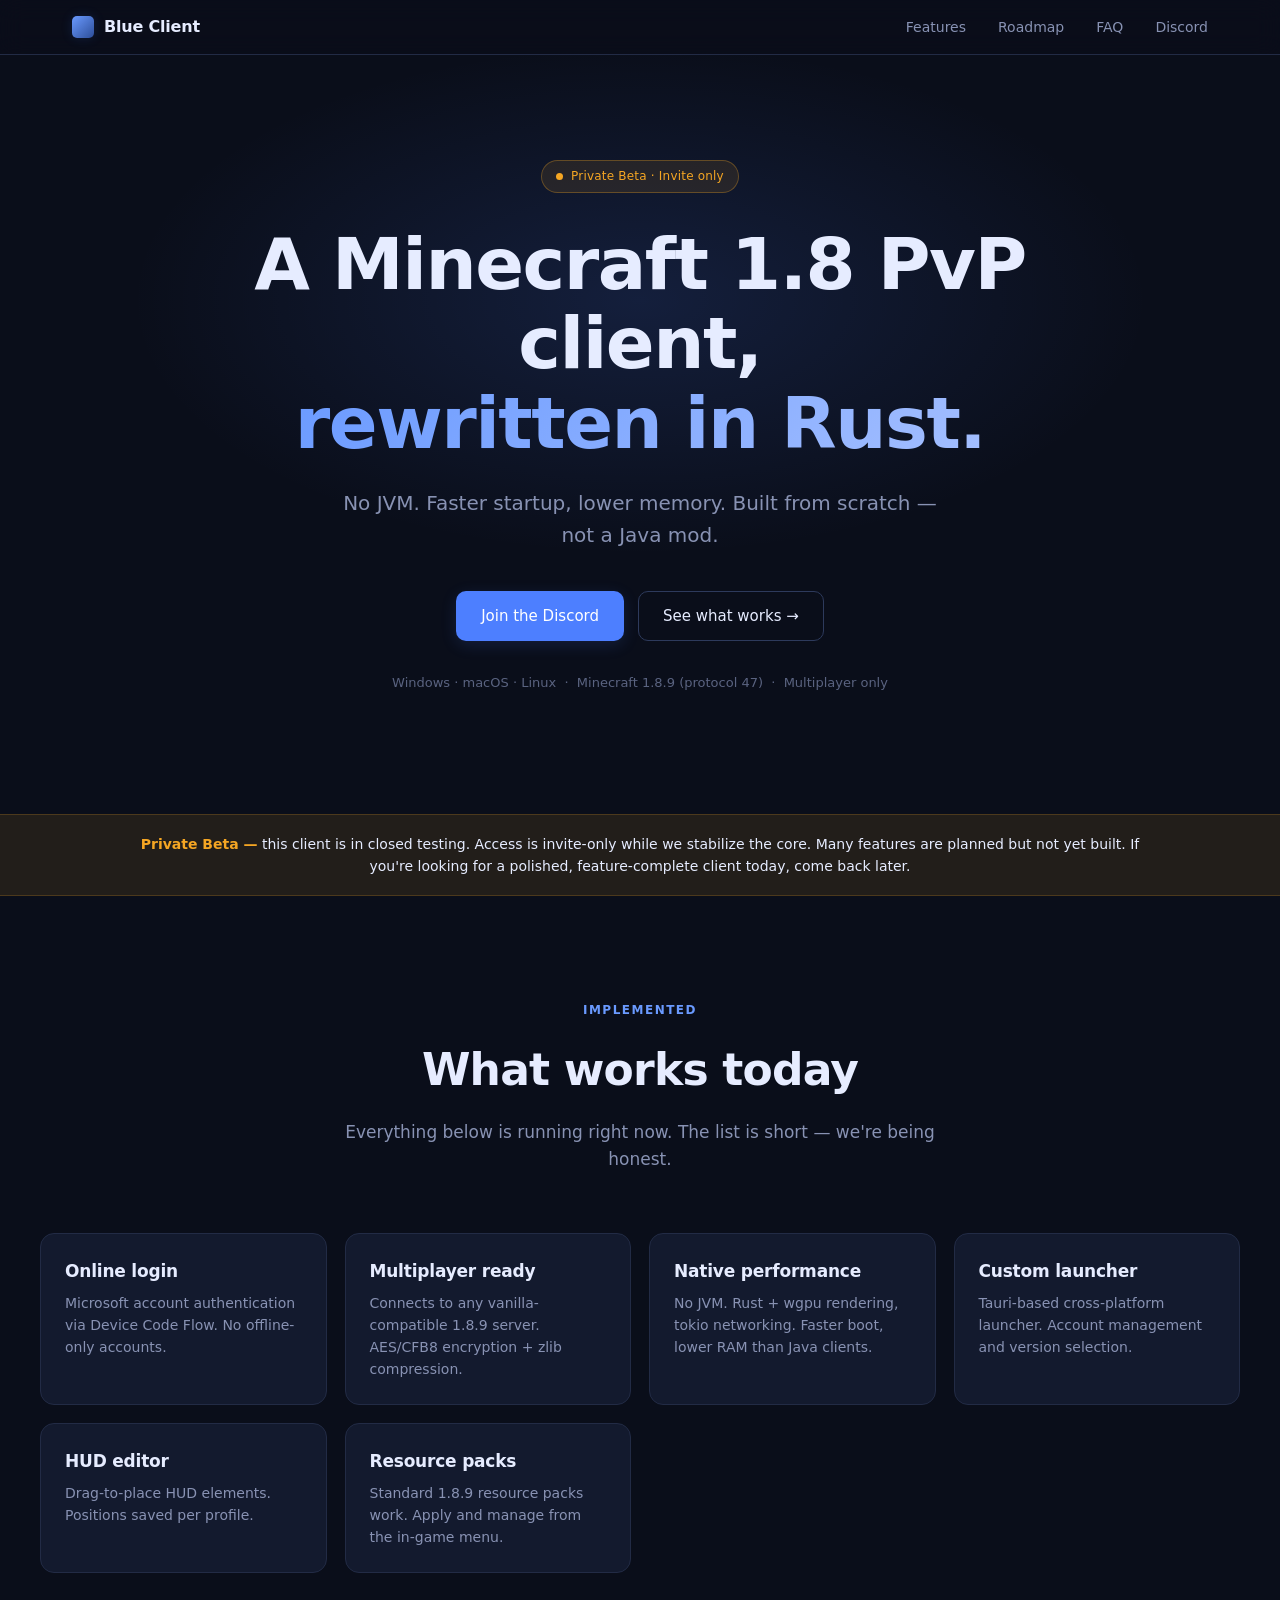
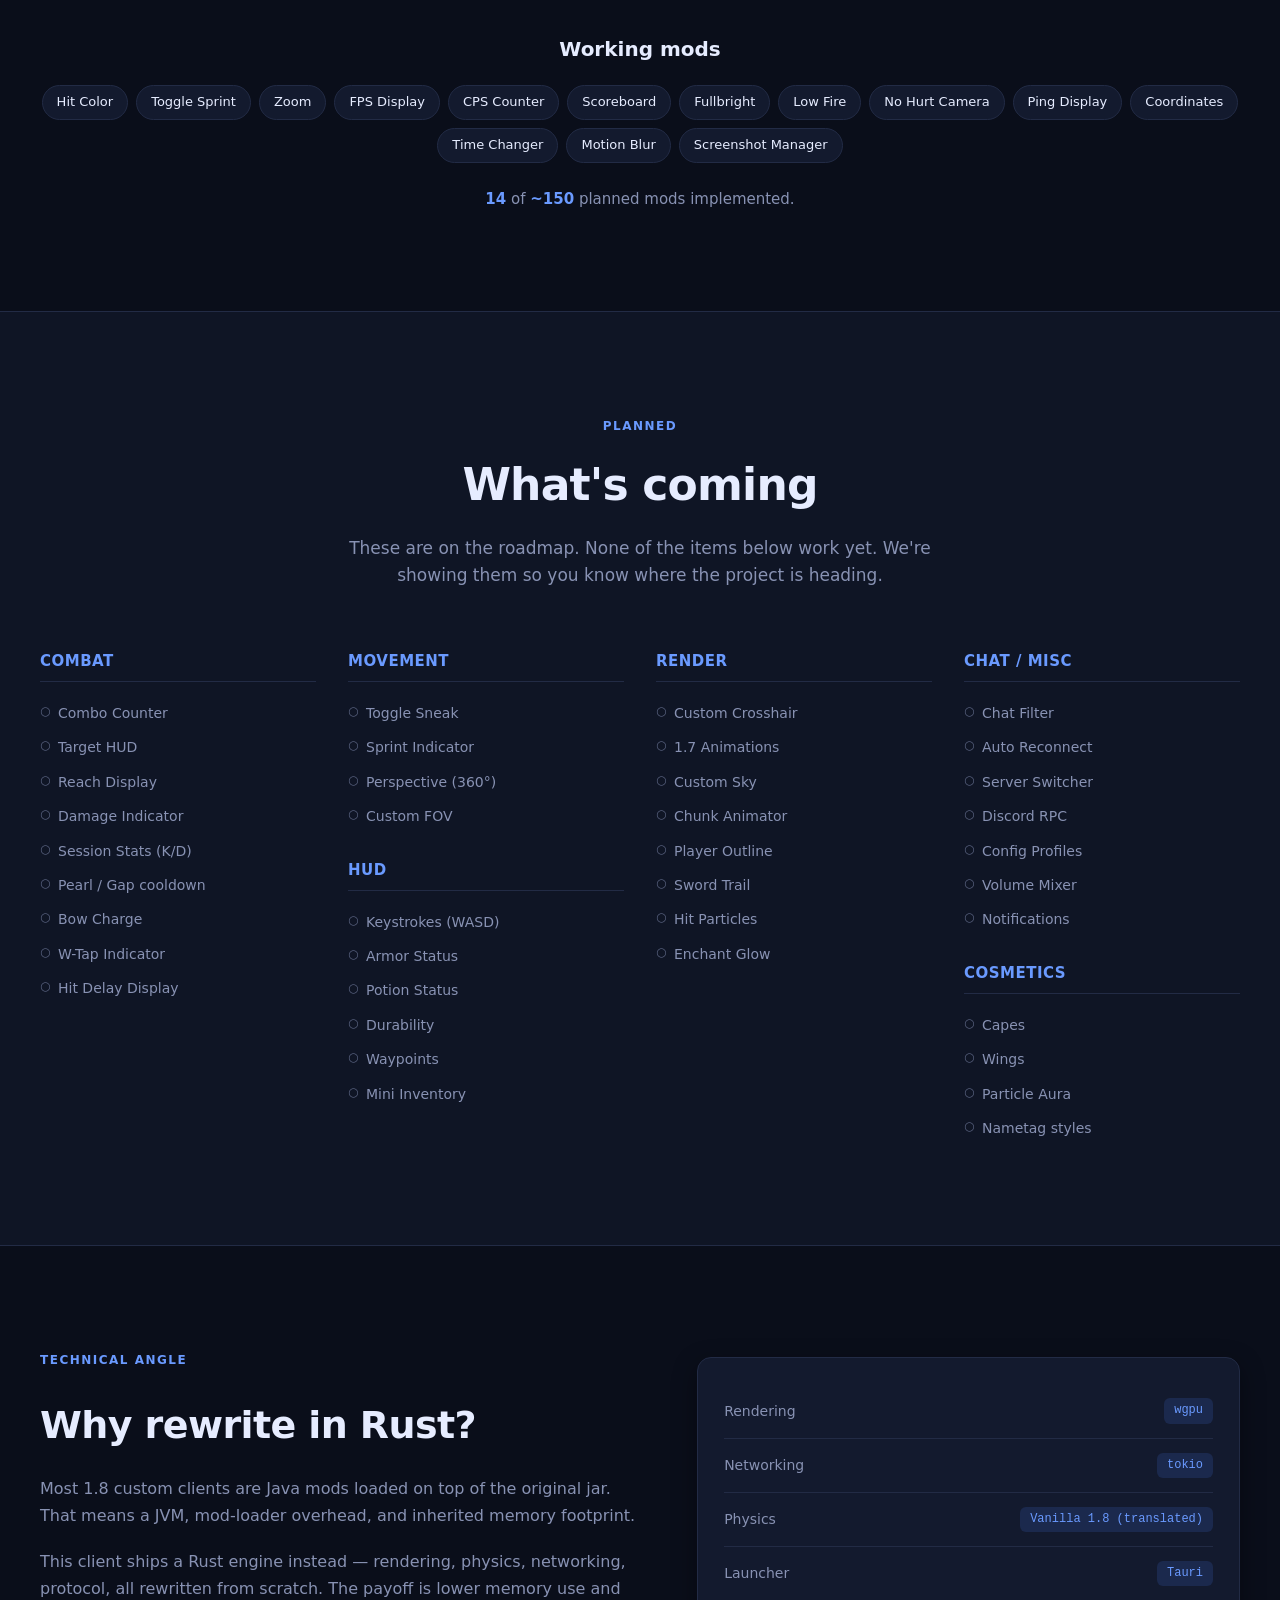
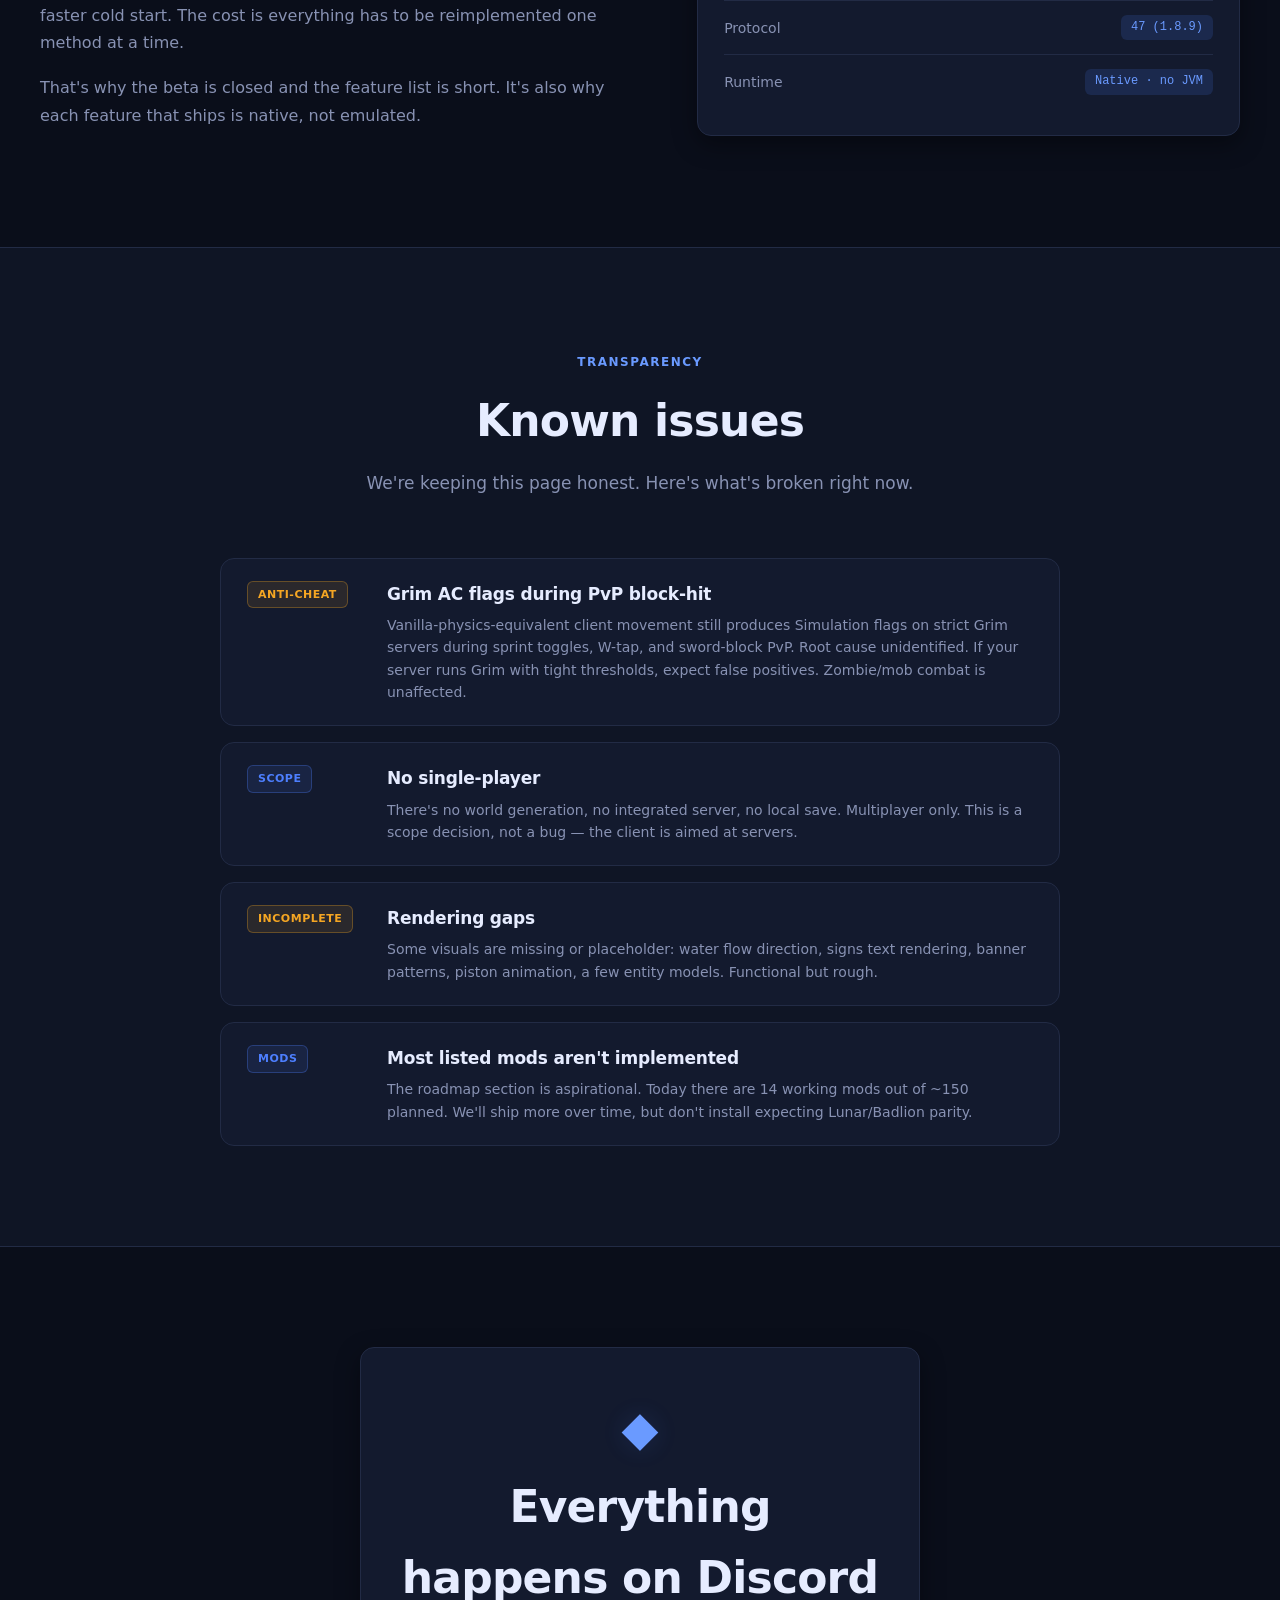
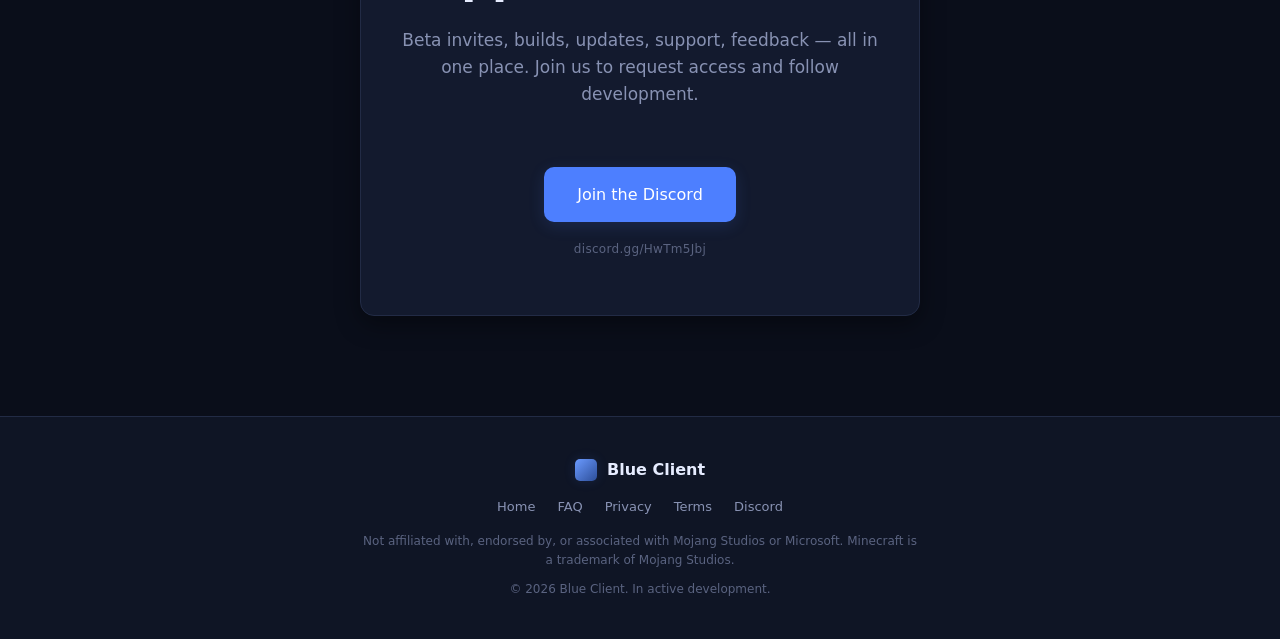
==== index.html @ 59a7fbc9 "Add files via upload" ====
<!DOCTYPE html>
<html lang="en">
<head>
<meta charset="UTF-8" />
<meta name="viewport" content="width=device-width, initial-scale=1.0" />
<meta name="description" content="Blue Client — a Minecraft 1.8.9 PvP client written in Rust. Early development." />
<title>Blue Client — Minecraft 1.8.9 PvP client in Rust</title>
<link rel="stylesheet" href="style.css" />
</head>
<body>

<nav class="nav">
  <div class="nav-inner">
    <a href="#" class="nav-brand">
      <span class="nav-logo"></span>
      <span>Blue Client</span>
    </a>
    <div class="nav-links">
      <a href="#features">Features</a>
      <a href="#roadmap">Roadmap</a>
      <a href="faq.html">FAQ</a>
      <a href="#download">Discord</a>
    </div>
  </div>
</nav>

<header class="hero">
  <div class="hero-inner">
    <div class="badge">
      <span class="badge-dot"></span>
      Private Beta · Invite only
    </div>
    <h1 class="hero-title">
      A Minecraft 1.8 PvP client,<br/>
      <span class="accent">rewritten in Rust.</span>
    </h1>
    <p class="hero-sub">
      No JVM. Faster startup, lower memory. Built from scratch — not a Java mod.
    </p>
    <div class="hero-cta">
      <a href="https://discord.gg/HwTm5Jbj" target="_blank" rel="noopener" class="btn btn-primary">Join the Discord</a>
      <a href="#features" class="btn btn-ghost">See what works →</a>
    </div>
    <p class="hero-note">
      Windows · macOS · Linux &nbsp;·&nbsp; Minecraft 1.8.9 (protocol 47) &nbsp;·&nbsp; Multiplayer only
    </p>
  </div>
  <div class="hero-bg"></div>
</header>

<section class="status-banner">
  <div class="status-inner">
    <strong>Private Beta —</strong> this client is in closed testing. Access is invite-only while we stabilize the core. Many features are planned but not yet built. If you're looking for a polished, feature-complete client today, come back later.
  </div>
</section>

<section id="features" class="section">
  <div class="section-inner">
    <div class="section-head">
      <span class="section-label">Implemented</span>
      <h2>What works today</h2>
      <p class="section-desc">
        Everything below is running right now. The list is short — we're being honest.
      </p>
    </div>

    <div class="feature-grid">
      <div class="feature-card">
        <h3>Online login</h3>
        <p>Microsoft account authentication via Device Code Flow. No offline-only accounts.</p>
      </div>
      <div class="feature-card">
        <h3>Multiplayer ready</h3>
        <p>Connects to any vanilla-compatible 1.8.9 server. AES/CFB8 encryption + zlib compression.</p>
      </div>
      <div class="feature-card">
        <h3>Native performance</h3>
        <p>No JVM. Rust + wgpu rendering, tokio networking. Faster boot, lower RAM than Java clients.</p>
      </div>
      <div class="feature-card">
        <h3>Custom launcher</h3>
        <p>Tauri-based cross-platform launcher. Account management and version selection.</p>
      </div>
      <div class="feature-card">
        <h3>HUD editor</h3>
        <p>Drag-to-place HUD elements. Positions saved per profile.</p>
      </div>
      <div class="feature-card">
        <h3>Resource packs</h3>
        <p>Standard 1.8.9 resource packs work. Apply and manage from the in-game menu.</p>
      </div>
    </div>

    <h3 class="mods-head">Working mods</h3>
    <div class="chip-list">
      <span class="chip">Hit Color</span>
      <span class="chip">Toggle Sprint</span>
      <span class="chip">Zoom</span>
      <span class="chip">FPS Display</span>
      <span class="chip">CPS Counter</span>
      <span class="chip">Scoreboard</span>
      <span class="chip">Fullbright</span>
      <span class="chip">Low Fire</span>
      <span class="chip">No Hurt Camera</span>
      <span class="chip">Ping Display</span>
      <span class="chip">Coordinates</span>
      <span class="chip">Time Changer</span>
      <span class="chip">Motion Blur</span>
      <span class="chip">Screenshot Manager</span>
    </div>
    <p class="progress-note">
      <strong>14</strong> of <strong>~150</strong> planned mods implemented.
    </p>
  </div>
</section>

<section id="roadmap" class="section section-alt">
  <div class="section-inner">
    <div class="section-head">
      <span class="section-label">Planned</span>
      <h2>What's coming</h2>
      <p class="section-desc">
        These are on the roadmap. None of the items below work yet. We're showing them so you know where the project is heading.
      </p>
    </div>

    <div class="roadmap">
      <div class="roadmap-col">
        <h3>Combat</h3>
        <ul>
          <li>Combo Counter</li>
          <li>Target HUD</li>
          <li>Reach Display</li>
          <li>Damage Indicator</li>
          <li>Session Stats (K/D)</li>
          <li>Pearl / Gap cooldown</li>
          <li>Bow Charge</li>
          <li>W-Tap Indicator</li>
          <li>Hit Delay Display</li>
        </ul>
      </div>
      <div class="roadmap-col">
        <h3>Movement</h3>
        <ul>
          <li>Toggle Sneak</li>
          <li>Sprint Indicator</li>
          <li>Perspective (360°)</li>
          <li>Custom FOV</li>
        </ul>
        <h3>HUD</h3>
        <ul>
          <li>Keystrokes (WASD)</li>
          <li>Armor Status</li>
          <li>Potion Status</li>
          <li>Durability</li>
          <li>Waypoints</li>
          <li>Mini Inventory</li>
        </ul>
      </div>
      <div class="roadmap-col">
        <h3>Render</h3>
        <ul>
          <li>Custom Crosshair</li>
          <li>1.7 Animations</li>
          <li>Custom Sky</li>
          <li>Chunk Animator</li>
          <li>Player Outline</li>
          <li>Sword Trail</li>
          <li>Hit Particles</li>
          <li>Enchant Glow</li>
        </ul>
      </div>
      <div class="roadmap-col">
        <h3>Chat / Misc</h3>
        <ul>
          <li>Chat Filter</li>
          <li>Auto Reconnect</li>
          <li>Server Switcher</li>
          <li>Discord RPC</li>
          <li>Config Profiles</li>
          <li>Volume Mixer</li>
          <li>Notifications</li>
        </ul>
        <h3>Cosmetics</h3>
        <ul>
          <li>Capes</li>
          <li>Wings</li>
          <li>Particle Aura</li>
          <li>Nametag styles</li>
        </ul>
      </div>
    </div>
  </div>
</section>

<section id="why-rust" class="section">
  <div class="section-inner">
    <div class="split">
      <div class="split-text">
        <span class="section-label">Technical angle</span>
        <h2>Why rewrite in Rust?</h2>
        <p>
          Most 1.8 custom clients are Java mods loaded on top of the original jar. That means
          a JVM, mod-loader overhead, and inherited memory footprint.
        </p>
        <p>
          This client ships a Rust engine instead — rendering, physics, networking, protocol, all
          rewritten from scratch. The payoff is lower memory use and faster cold start. The cost
          is everything has to be reimplemented one method at a time.
        </p>
        <p>
          That's why the beta is closed and the feature list is short. It's also why each feature
          that ships is native, not emulated.
        </p>
      </div>
      <div class="split-visual">
        <div class="tech-block">
          <div class="tech-row"><span>Rendering</span><span class="tech-tag">wgpu</span></div>
          <div class="tech-row"><span>Networking</span><span class="tech-tag">tokio</span></div>
          <div class="tech-row"><span>Physics</span><span class="tech-tag">Vanilla 1.8 (translated)</span></div>
          <div class="tech-row"><span>Launcher</span><span class="tech-tag">Tauri</span></div>
          <div class="tech-row"><span>Protocol</span><span class="tech-tag">47 (1.8.9)</span></div>
          <div class="tech-row"><span>Runtime</span><span class="tech-tag">Native · no JVM</span></div>
        </div>
      </div>
    </div>
  </div>
</section>

<section id="known-issues" class="section section-alt">
  <div class="section-inner">
    <div class="section-head">
      <span class="section-label">Transparency</span>
      <h2>Known issues</h2>
      <p class="section-desc">
        We're keeping this page honest. Here's what's broken right now.
      </p>
    </div>

    <div class="issue-list">
      <div class="issue">
        <div class="issue-tag issue-tag-warn">Anti-cheat</div>
        <div>
          <h4>Grim AC flags during PvP block-hit</h4>
          <p>
            Vanilla-physics-equivalent client movement still produces Simulation flags on
            strict Grim servers during sprint toggles, W-tap, and sword-block PvP. Root cause
            unidentified. If your server runs Grim with tight thresholds, expect false positives.
            Zombie/mob combat is unaffected.
          </p>
        </div>
      </div>

      <div class="issue">
        <div class="issue-tag issue-tag-info">Scope</div>
        <div>
          <h4>No single-player</h4>
          <p>
            There's no world generation, no integrated server, no local save. Multiplayer only.
            This is a scope decision, not a bug — the client is aimed at servers.
          </p>
        </div>
      </div>

      <div class="issue">
        <div class="issue-tag issue-tag-warn">Incomplete</div>
        <div>
          <h4>Rendering gaps</h4>
          <p>
            Some visuals are missing or placeholder: water flow direction, signs text rendering,
            banner patterns, piston animation, a few entity models. Functional but rough.
          </p>
        </div>
      </div>

      <div class="issue">
        <div class="issue-tag issue-tag-info">Mods</div>
        <div>
          <h4>Most listed mods aren't implemented</h4>
          <p>
            The roadmap section is aspirational. Today there are 14 working mods out of ~150
            planned. We'll ship more over time, but don't install expecting Lunar/Badlion parity.
          </p>
        </div>
      </div>
    </div>
  </div>
</section>

<section id="download" class="section cta-section">
  <div class="section-inner">
    <div class="cta-single">
      <div class="cta-single-icon">◆</div>
      <h2>Everything happens on Discord</h2>
      <p class="cta-sub">
        Beta invites, builds, updates, support, feedback — all in one place.
        Join us to request access and follow development.
      </p>
      <a href="https://discord.gg/HwTm5Jbj" target="_blank" rel="noopener" class="btn btn-primary btn-lg">Join the Discord</a>
      <p class="cta-hint">discord.gg/HwTm5Jbj</p>
    </div>
  </div>
</section>

<footer class="footer">
  <div class="footer-inner">
    <div class="footer-brand">
      <span class="nav-logo"></span>
      <span>Blue Client</span>
    </div>
    <div class="footer-links">
      <a href="index.html">Home</a>
      <a href="faq.html">FAQ</a>
      <a href="privacy.html">Privacy</a>
      <a href="terms.html">Terms</a>
      <a href="https://discord.gg/HwTm5Jbj" target="_blank" rel="noopener">Discord</a>
    </div>
    <p class="footer-disclaimer">
      Not affiliated with, endorsed by, or associated with Mojang Studios or Microsoft.
      Minecraft is a trademark of Mojang Studios.
    </p>
    <p class="footer-copyright">
      © 2026 Blue Client. In active development.
    </p>
  </div>
</footer>

</body>
</html>
---- style.css ----
:root {
  --bg: #0a0e1a;
  --bg-alt: #0f1525;
  --bg-card: #131a2e;
  --bg-elevated: #1a2240;
  --border: #222b45;
  --border-strong: #2d3a5c;

  --text: #e6ecff;
  --text-dim: #8892b3;
  --text-muted: #5a6380;

  --blue: #4d7fff;
  --blue-bright: #6a9aff;
  --blue-dim: #2d4e99;
  --blue-glow: rgba(77, 127, 255, 0.15);

  --warn: #f5a623;
  --warn-bg: rgba(245, 166, 35, 0.1);
  --info: #4d7fff;
  --info-bg: rgba(77, 127, 255, 0.1);

  --radius: 10px;
  --radius-lg: 14px;

  --shadow-sm: 0 2px 8px rgba(0, 0, 0, 0.3);
  --shadow-md: 0 8px 24px rgba(0, 0, 0, 0.4);
  --shadow-glow: 0 0 40px var(--blue-glow);
}

* {
  margin: 0;
  padding: 0;
  box-sizing: border-box;
}

html {
  scroll-behavior: smooth;
}

body {
  font-family: -apple-system, BlinkMacSystemFont, "Segoe UI", system-ui, sans-serif;
  background: var(--bg);
  color: var(--text);
  line-height: 1.6;
  -webkit-font-smoothing: antialiased;
  overflow-x: hidden;
}

a {
  color: inherit;
  text-decoration: none;
}

/* ============ Nav ============ */
.nav {
  position: fixed;
  top: 0;
  left: 0;
  right: 0;
  z-index: 100;
  background: rgba(10, 14, 26, 0.7);
  backdrop-filter: blur(12px);
  -webkit-backdrop-filter: blur(12px);
  border-bottom: 1px solid var(--border);
}

.nav-inner {
  max-width: 1200px;
  margin: 0 auto;
  padding: 14px 32px;
  display: flex;
  justify-content: space-between;
  align-items: center;
}

.nav-brand {
  display: flex;
  align-items: center;
  gap: 10px;
  font-weight: 600;
  font-size: 16px;
  letter-spacing: -0.2px;
}

.nav-logo {
  width: 22px;
  height: 22px;
  background: linear-gradient(135deg, var(--blue-bright) 0%, var(--blue-dim) 100%);
  border-radius: 5px;
  box-shadow: 0 0 12px var(--blue-glow);
}

.nav-links {
  display: flex;
  gap: 32px;
  font-size: 14px;
}

.nav-links a {
  color: var(--text-dim);
  transition: color 0.15s;
}

.nav-links a:hover {
  color: var(--text);
}

/* ============ Hero ============ */
.hero {
  position: relative;
  padding: 160px 32px 120px;
  text-align: center;
  overflow: hidden;
}

.hero-bg {
  position: absolute;
  top: 0;
  left: 50%;
  transform: translateX(-50%);
  width: 1200px;
  height: 600px;
  background: radial-gradient(ellipse at center, var(--blue-glow) 0%, transparent 60%);
  pointer-events: none;
  z-index: 0;
}

.hero-inner {
  position: relative;
  max-width: 900px;
  margin: 0 auto;
  z-index: 1;
}

.badge {
  display: inline-flex;
  align-items: center;
  gap: 8px;
  padding: 6px 14px;
  background: var(--warn-bg);
  border: 1px solid rgba(245, 166, 35, 0.3);
  border-radius: 100px;
  font-size: 12px;
  font-weight: 500;
  color: var(--warn);
  letter-spacing: 0.2px;
  margin-bottom: 32px;
}

.badge-dot {
  width: 7px;
  height: 7px;
  background: var(--warn);
  border-radius: 50%;
  animation: pulse 2s infinite;
}

@keyframes pulse {
  0%, 100% { opacity: 1; }
  50% { opacity: 0.4; }
}

.hero-title {
  font-size: clamp(40px, 6vw, 72px);
  font-weight: 700;
  line-height: 1.1;
  letter-spacing: -1.5px;
  margin-bottom: 24px;
}

.accent {
  background: linear-gradient(135deg, var(--blue-bright) 0%, #a4bfff 100%);
  -webkit-background-clip: text;
  -webkit-text-fill-color: transparent;
  background-clip: text;
}

.hero-sub {
  font-size: 20px;
  color: var(--text-dim);
  max-width: 600px;
  margin: 0 auto 40px;
}

.hero-cta {
  display: flex;
  gap: 14px;
  justify-content: center;
  flex-wrap: wrap;
  margin-bottom: 32px;
}

.btn {
  display: inline-block;
  padding: 12px 24px;
  border-radius: var(--radius);
  font-size: 15px;
  font-weight: 500;
  transition: all 0.15s;
  cursor: pointer;
  border: 1px solid transparent;
}

.btn-primary {
  background: var(--blue);
  color: white;
  box-shadow: 0 4px 16px var(--blue-glow);
}

.btn-primary:hover {
  background: var(--blue-bright);
  transform: translateY(-1px);
  box-shadow: 0 6px 20px rgba(77, 127, 255, 0.35);
}

.btn-ghost {
  background: transparent;
  color: var(--text);
  border-color: var(--border-strong);
}

.btn-ghost:hover {
  background: var(--bg-card);
  border-color: var(--blue-dim);
}

.hero-note {
  font-size: 13px;
  color: var(--text-muted);
}

/* ============ Status banner ============ */
.status-banner {
  background: var(--warn-bg);
  border-top: 1px solid rgba(245, 166, 35, 0.2);
  border-bottom: 1px solid rgba(245, 166, 35, 0.2);
  padding: 18px 32px;
}

.status-inner {
  max-width: 1000px;
  margin: 0 auto;
  font-size: 14px;
  color: var(--text);
  text-align: center;
  line-height: 1.6;
}

.status-inner strong {
  color: var(--warn);
  font-weight: 600;
}

/* ============ Sections ============ */
.section {
  padding: 100px 32px;
}

.section-alt {
  background: var(--bg-alt);
  border-top: 1px solid var(--border);
  border-bottom: 1px solid var(--border);
}

.section-inner {
  max-width: 1200px;
  margin: 0 auto;
}

.section-head {
  text-align: center;
  margin-bottom: 60px;
}

.section-label {
  display: inline-block;
  font-size: 12px;
  font-weight: 600;
  letter-spacing: 1.5px;
  text-transform: uppercase;
  color: var(--blue-bright);
  margin-bottom: 14px;
}

.section-head h2 {
  font-size: clamp(30px, 4vw, 44px);
  font-weight: 700;
  letter-spacing: -0.8px;
  margin-bottom: 14px;
}

.section-desc {
  font-size: 17px;
  color: var(--text-dim);
  max-width: 620px;
  margin: 0 auto;
}

/* ============ Features ============ */
.feature-grid {
  display: grid;
  grid-template-columns: repeat(auto-fit, minmax(280px, 1fr));
  gap: 18px;
  margin-bottom: 60px;
}

.feature-card {
  background: var(--bg-card);
  border: 1px solid var(--border);
  padding: 24px;
  border-radius: var(--radius-lg);
  transition: all 0.2s;
}

.feature-card:hover {
  border-color: var(--blue-dim);
  transform: translateY(-2px);
  box-shadow: var(--shadow-md);
}

.feature-card h3 {
  font-size: 17px;
  font-weight: 600;
  margin-bottom: 8px;
  letter-spacing: -0.2px;
}

.feature-card p {
  font-size: 14px;
  color: var(--text-dim);
  line-height: 1.55;
}

.mods-head {
  font-size: 20px;
  font-weight: 600;
  margin-bottom: 20px;
  text-align: center;
}

.chip-list {
  display: flex;
  flex-wrap: wrap;
  gap: 8px;
  justify-content: center;
  margin-bottom: 24px;
}

.chip {
  padding: 6px 14px;
  background: var(--bg-card);
  border: 1px solid var(--border);
  border-radius: 100px;
  font-size: 13px;
  color: var(--text);
}

.progress-note {
  text-align: center;
  font-size: 15px;
  color: var(--text-dim);
}

.progress-note strong {
  color: var(--blue-bright);
}

/* ============ Roadmap ============ */
.roadmap {
  display: grid;
  grid-template-columns: repeat(auto-fit, minmax(220px, 1fr));
  gap: 32px;
}

.roadmap-col h3 {
  font-size: 15px;
  font-weight: 600;
  color: var(--blue-bright);
  letter-spacing: 0.5px;
  text-transform: uppercase;
  margin-bottom: 14px;
  margin-top: 24px;
  padding-bottom: 8px;
  border-bottom: 1px solid var(--border);
}

.roadmap-col h3:first-child {
  margin-top: 0;
}

.roadmap-col ul {
  list-style: none;
}

.roadmap-col li {
  font-size: 14px;
  color: var(--text-dim);
  padding: 6px 0;
  padding-left: 18px;
  position: relative;
}

.roadmap-col li::before {
  content: "○";
  position: absolute;
  left: 0;
  color: var(--text-muted);
  font-size: 12px;
}

/* ============ Why Rust ============ */
.split {
  display: grid;
  grid-template-columns: 1.1fr 1fr;
  gap: 60px;
  align-items: center;
}

.split-text h2 {
  font-size: clamp(28px, 3.5vw, 38px);
  font-weight: 700;
  letter-spacing: -0.6px;
  margin-bottom: 20px;
  margin-top: 10px;
}

.split-text p {
  color: var(--text-dim);
  font-size: 16px;
  margin-bottom: 18px;
  line-height: 1.7;
}

.split-visual {
  background: var(--bg-card);
  border: 1px solid var(--border);
  border-radius: var(--radius-lg);
  padding: 6px;
  box-shadow: var(--shadow-md);
}

.tech-block {
  padding: 20px;
}

.tech-row {
  display: flex;
  justify-content: space-between;
  align-items: center;
  padding: 14px 0;
  border-bottom: 1px solid var(--border);
  font-size: 14px;
}

.tech-row:last-child {
  border-bottom: none;
}

.tech-row > span:first-child {
  color: var(--text-dim);
}

.tech-tag {
  background: var(--blue-glow);
  color: var(--blue-bright);
  padding: 3px 10px;
  border-radius: 6px;
  font-family: ui-monospace, "SF Mono", Menlo, monospace;
  font-size: 12px;
  font-weight: 500;
}

/* ============ Known issues ============ */
.issue-list {
  display: flex;
  flex-direction: column;
  gap: 16px;
  max-width: 840px;
  margin: 0 auto;
}

.issue {
  display: grid;
  grid-template-columns: 120px 1fr;
  gap: 20px;
  background: var(--bg-card);
  border: 1px solid var(--border);
  border-radius: var(--radius-lg);
  padding: 22px 26px;
}

.issue-tag {
  display: inline-block;
  padding: 4px 10px;
  border-radius: 6px;
  font-size: 11px;
  font-weight: 600;
  letter-spacing: 0.5px;
  text-transform: uppercase;
  align-self: start;
  text-align: center;
  width: fit-content;
}

.issue-tag-warn {
  background: var(--warn-bg);
  color: var(--warn);
  border: 1px solid rgba(245, 166, 35, 0.3);
}

.issue-tag-info {
  background: var(--info-bg);
  color: var(--info);
  border: 1px solid rgba(77, 127, 255, 0.3);
}

.issue h4 {
  font-size: 17px;
  font-weight: 600;
  margin-bottom: 6px;
  letter-spacing: -0.2px;
}

.issue p {
  color: var(--text-dim);
  font-size: 14px;
  line-height: 1.6;
}

/* ============ CTA ============ */
.cta-section {
  text-align: center;
}

.cta-section h2 {
  font-size: clamp(30px, 4vw, 44px);
  font-weight: 700;
  letter-spacing: -0.8px;
  margin-bottom: 14px;
}

.cta-sub {
  font-size: 17px;
  color: var(--text-dim);
  max-width: 560px;
  margin: 0 auto 48px;
}

.cta-single {
  max-width: 560px;
  margin: 0 auto;
  text-align: center;
  background: var(--bg-card);
  border: 1px solid var(--border);
  border-radius: var(--radius-lg);
  padding: 56px 40px;
  box-shadow: var(--shadow-md);
}

.cta-single-icon {
  font-size: 48px;
  color: var(--blue-bright);
  line-height: 1;
  margin-bottom: 20px;
  text-shadow: 0 0 24px var(--blue-glow);
}

.cta-single h2 {
  margin-bottom: 14px;
}

.btn-lg {
  padding: 14px 32px;
  font-size: 16px;
  margin-top: 10px;
}

.cta-hint {
  margin-top: 18px;
  font-size: 12px;
  color: var(--text-muted);
  letter-spacing: 0.3px;
}

/* ============ Footer ============ */
.footer {
  background: var(--bg-alt);
  border-top: 1px solid var(--border);
  padding: 40px 32px;
}

.footer-inner {
  max-width: 1200px;
  margin: 0 auto;
  text-align: center;
}

.footer-brand {
  display: inline-flex;
  align-items: center;
  gap: 10px;
  font-weight: 600;
  font-size: 16px;
  margin-bottom: 14px;
}

.footer-disclaimer {
  font-size: 12px;
  color: var(--text-muted);
  max-width: 560px;
  margin: 0 auto 10px;
  line-height: 1.6;
}

.footer-copyright {
  font-size: 12px;
  color: var(--text-muted);
}

/* ============ Doc pages ============ */
.doc-page {
  padding-top: 120px;
  padding-bottom: 80px;
  min-height: 100vh;
}

.doc-inner {
  max-width: 780px;
  margin: 0 auto;
  padding: 0 32px;
}

.doc-head {
  margin-bottom: 48px;
  padding-bottom: 32px;
  border-bottom: 1px solid var(--border);
}

.doc-back {
  display: inline-flex;
  align-items: center;
  gap: 6px;
  color: var(--text-dim);
  font-size: 14px;
  margin-bottom: 24px;
  transition: color 0.15s;
}

.doc-back:hover {
  color: var(--blue-bright);
}

.doc-head h1 {
  font-size: clamp(32px, 4vw, 44px);
  font-weight: 700;
  letter-spacing: -0.8px;
  margin-bottom: 10px;
}

.doc-head .doc-meta {
  font-size: 14px;
  color: var(--text-muted);
}

.doc-body h2 {
  font-size: 24px;
  font-weight: 600;
  letter-spacing: -0.4px;
  margin-top: 56px;
  margin-bottom: 14px;
  scroll-margin-top: 100px;
}

.doc-body h2:first-child {
  margin-top: 0;
}

.doc-body h3 {
  font-size: 18px;
  font-weight: 600;
  margin-top: 32px;
  margin-bottom: 10px;
  letter-spacing: -0.2px;
}

.doc-body p {
  color: var(--text-dim);
  font-size: 15.5px;
  line-height: 1.75;
  margin-bottom: 18px;
}

.doc-body ul,
.doc-body ol {
  color: var(--text-dim);
  font-size: 15.5px;
  line-height: 1.75;
  margin-bottom: 18px;
  padding-left: 24px;
}

.doc-body li {
  margin-bottom: 6px;
}

.doc-body a {
  color: var(--blue-bright);
  text-decoration: underline;
  text-decoration-color: rgba(106, 154, 255, 0.35);
  text-underline-offset: 3px;
  transition: text-decoration-color 0.15s;
}

.doc-body a:hover {
  text-decoration-color: var(--blue-bright);
}

.doc-body strong {
  color: var(--text);
  font-weight: 600;
}

.doc-body code {
  font-family: ui-monospace, "SF Mono", Menlo, monospace;
  font-size: 14px;
  background: var(--bg-card);
  border: 1px solid var(--border);
  padding: 2px 6px;
  border-radius: 4px;
  color: var(--blue-bright);
}

.faq-item {
  background: var(--bg-card);
  border: 1px solid var(--border);
  border-radius: var(--radius-lg);
  padding: 22px 26px;
  margin-bottom: 14px;
  transition: border-color 0.15s;
}

.faq-item:hover {
  border-color: var(--border-strong);
}

.faq-item h3 {
  margin-top: 0;
  color: var(--text);
  margin-bottom: 10px;
  font-size: 16.5px;
}

.faq-item p {
  margin-bottom: 0;
  font-size: 15px;
  line-height: 1.7;
}

.faq-item p + p {
  margin-top: 12px;
}

.faq-cat {
  font-size: 12px;
  font-weight: 600;
  letter-spacing: 1.5px;
  text-transform: uppercase;
  color: var(--blue-bright);
  margin-top: 48px;
  margin-bottom: 16px;
}

.faq-cat:first-of-type {
  margin-top: 8px;
}

.callout {
  background: var(--warn-bg);
  border: 1px solid rgba(245, 166, 35, 0.3);
  border-radius: var(--radius);
  padding: 16px 20px;
  margin-bottom: 24px;
  font-size: 14px;
  color: var(--text);
  line-height: 1.7;
}

.callout strong {
  color: var(--warn);
}

.footer-links {
  display: flex;
  gap: 22px;
  justify-content: center;
  margin-bottom: 14px;
  flex-wrap: wrap;
  font-size: 13px;
}

.footer-links a {
  color: var(--text-dim);
  transition: color 0.15s;
}

.footer-links a:hover {
  color: var(--blue-bright);
}

/* ============ Responsive ============ */
@media (max-width: 720px) {
  .nav-links {
    display: none;
  }
  .hero {
    padding: 120px 20px 80px;
  }
  .section {
    padding: 70px 20px;
  }
  .split {
    grid-template-columns: 1fr;
    gap: 40px;
  }
  .issue {
    grid-template-columns: 1fr;
    gap: 10px;
  }
  .nav-inner {
    padding: 12px 20px;
  }
  .status-banner {
    padding: 16px 20px;
  }
  .doc-inner {
    padding: 0 20px;
  }
  .doc-page {
    padding-top: 100px;
  }
}
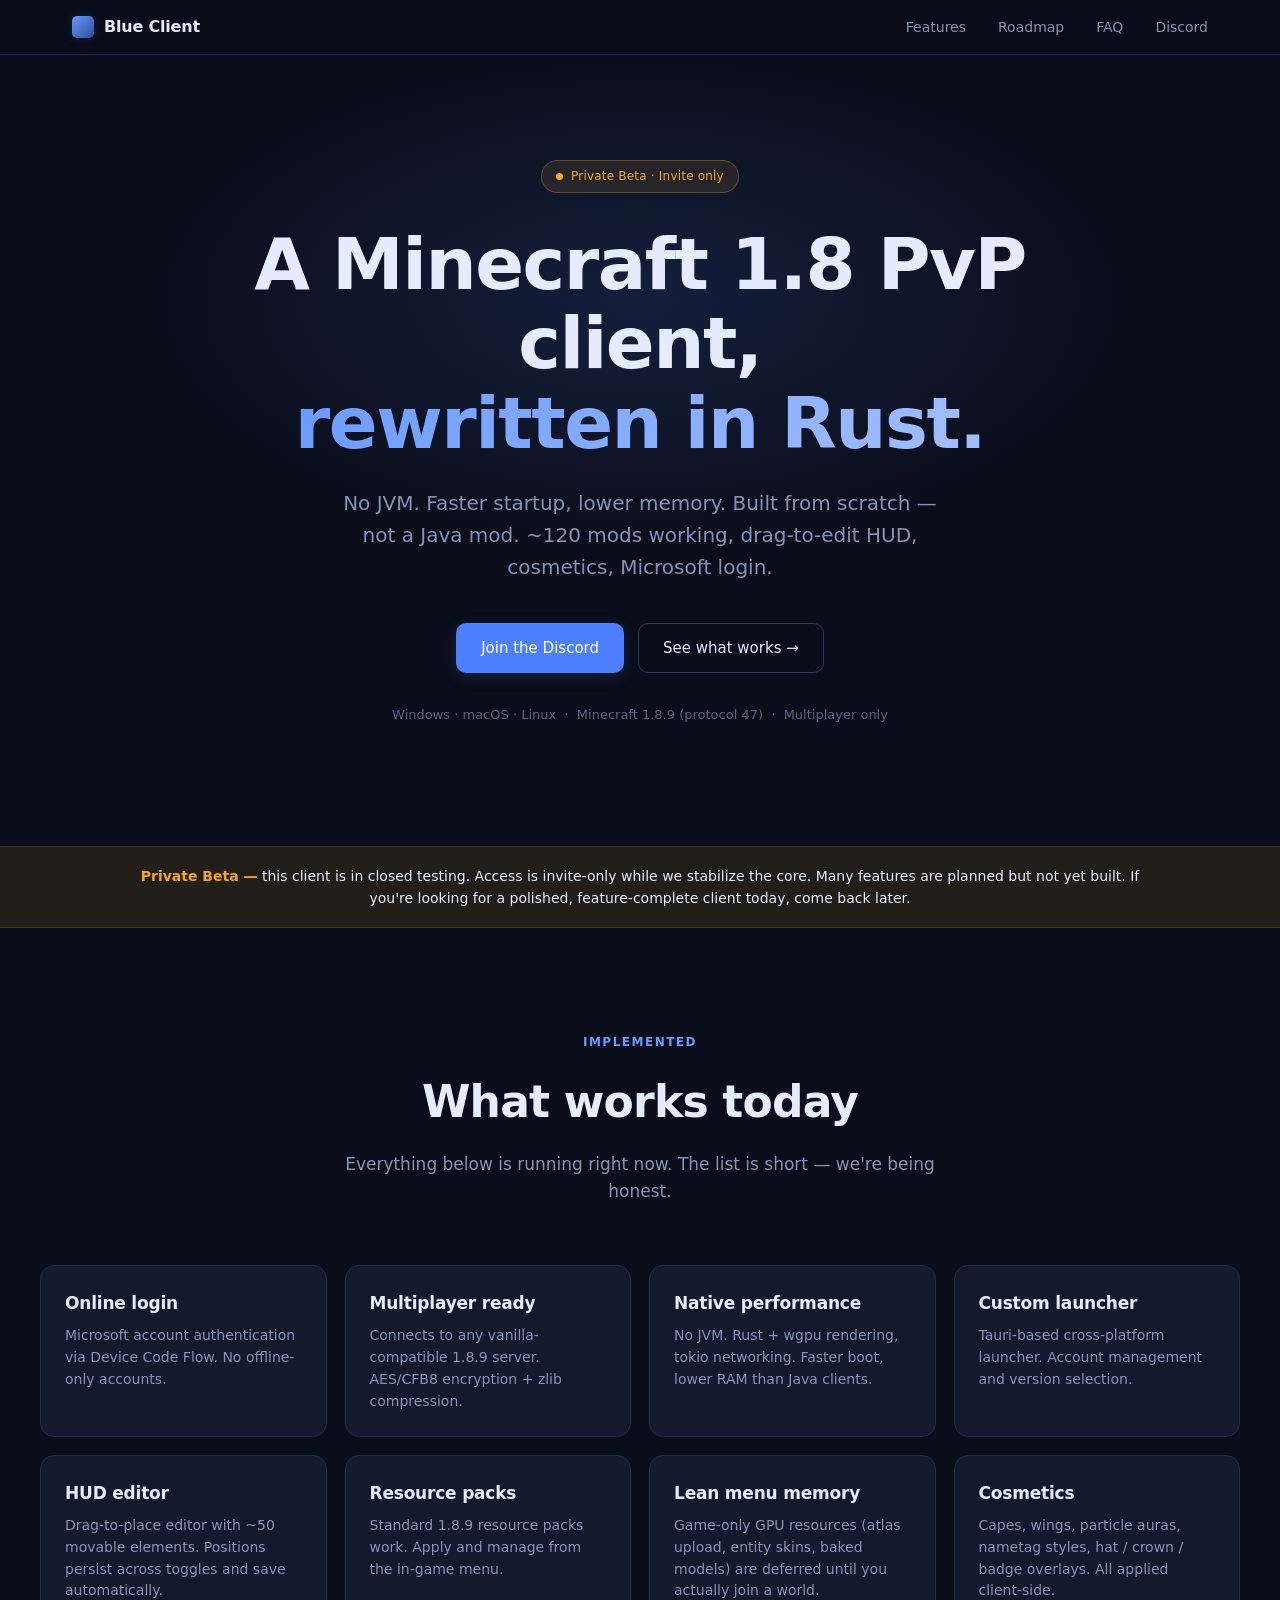
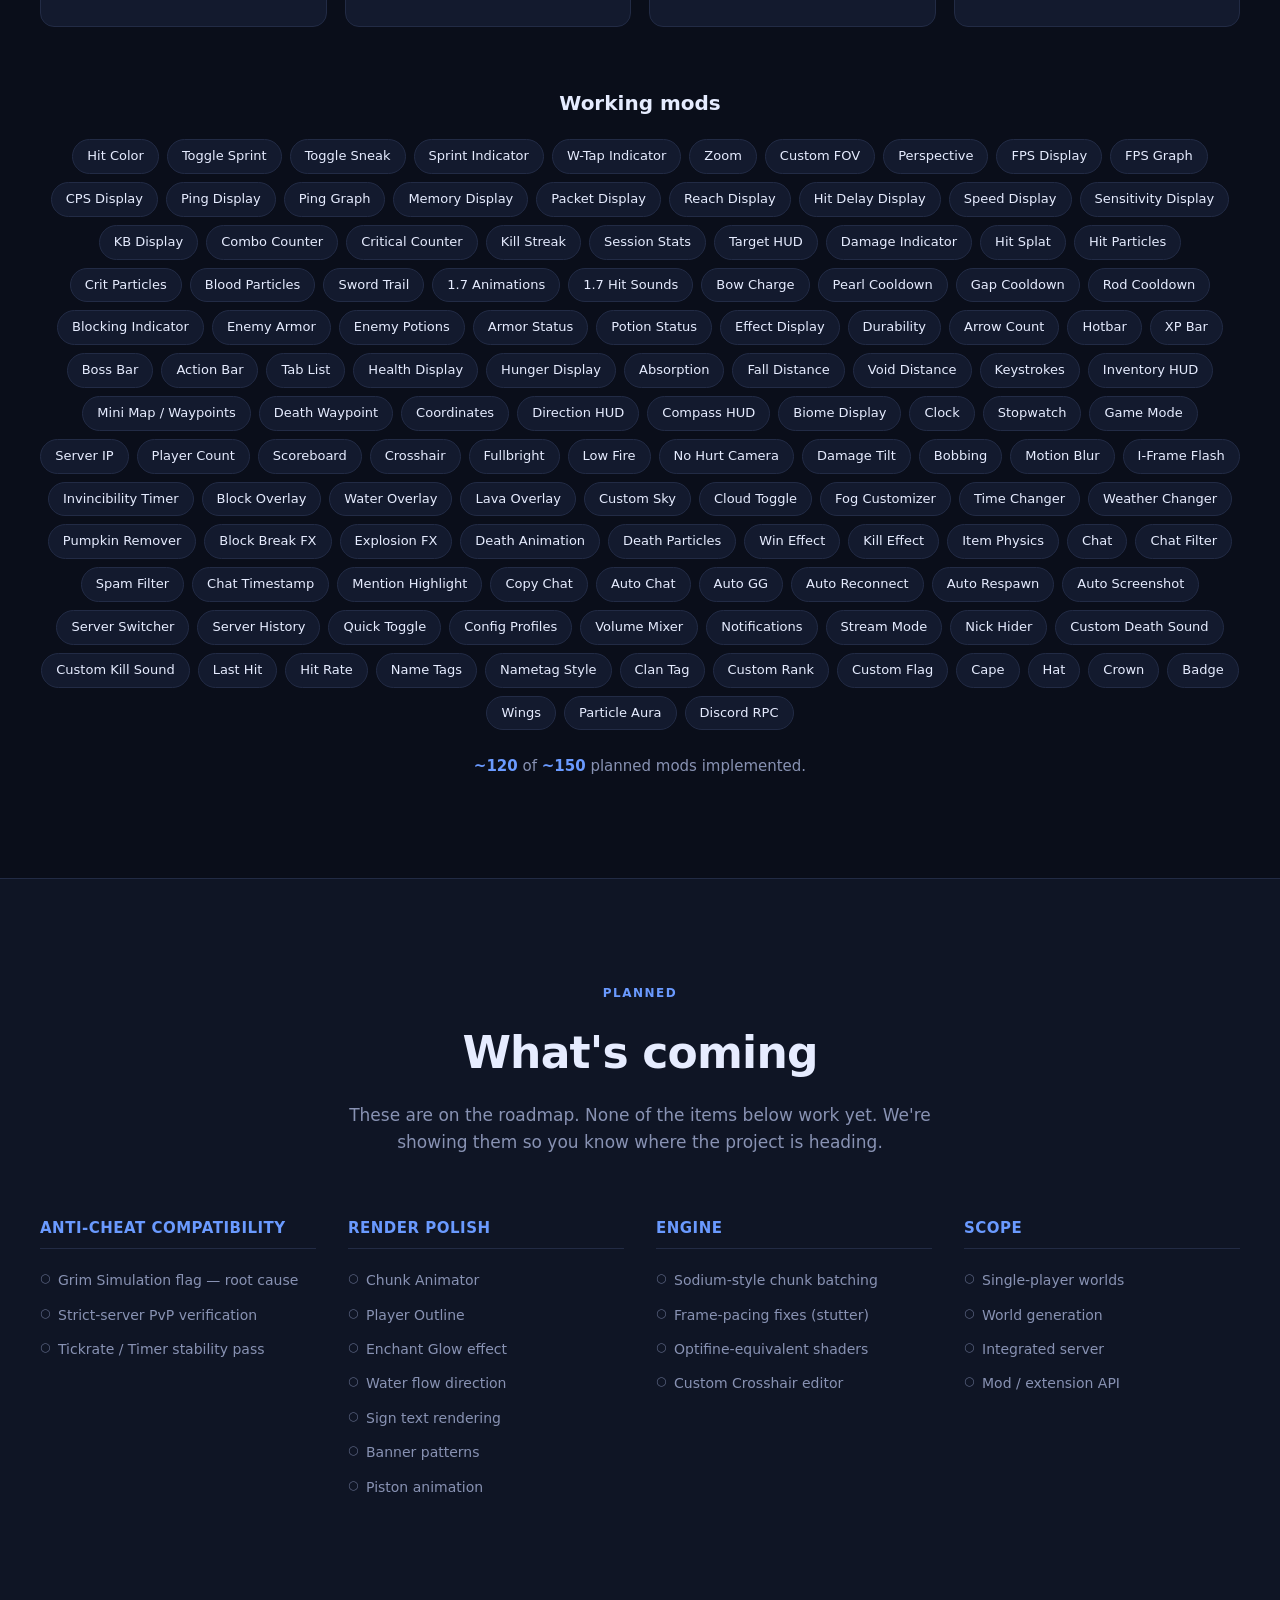
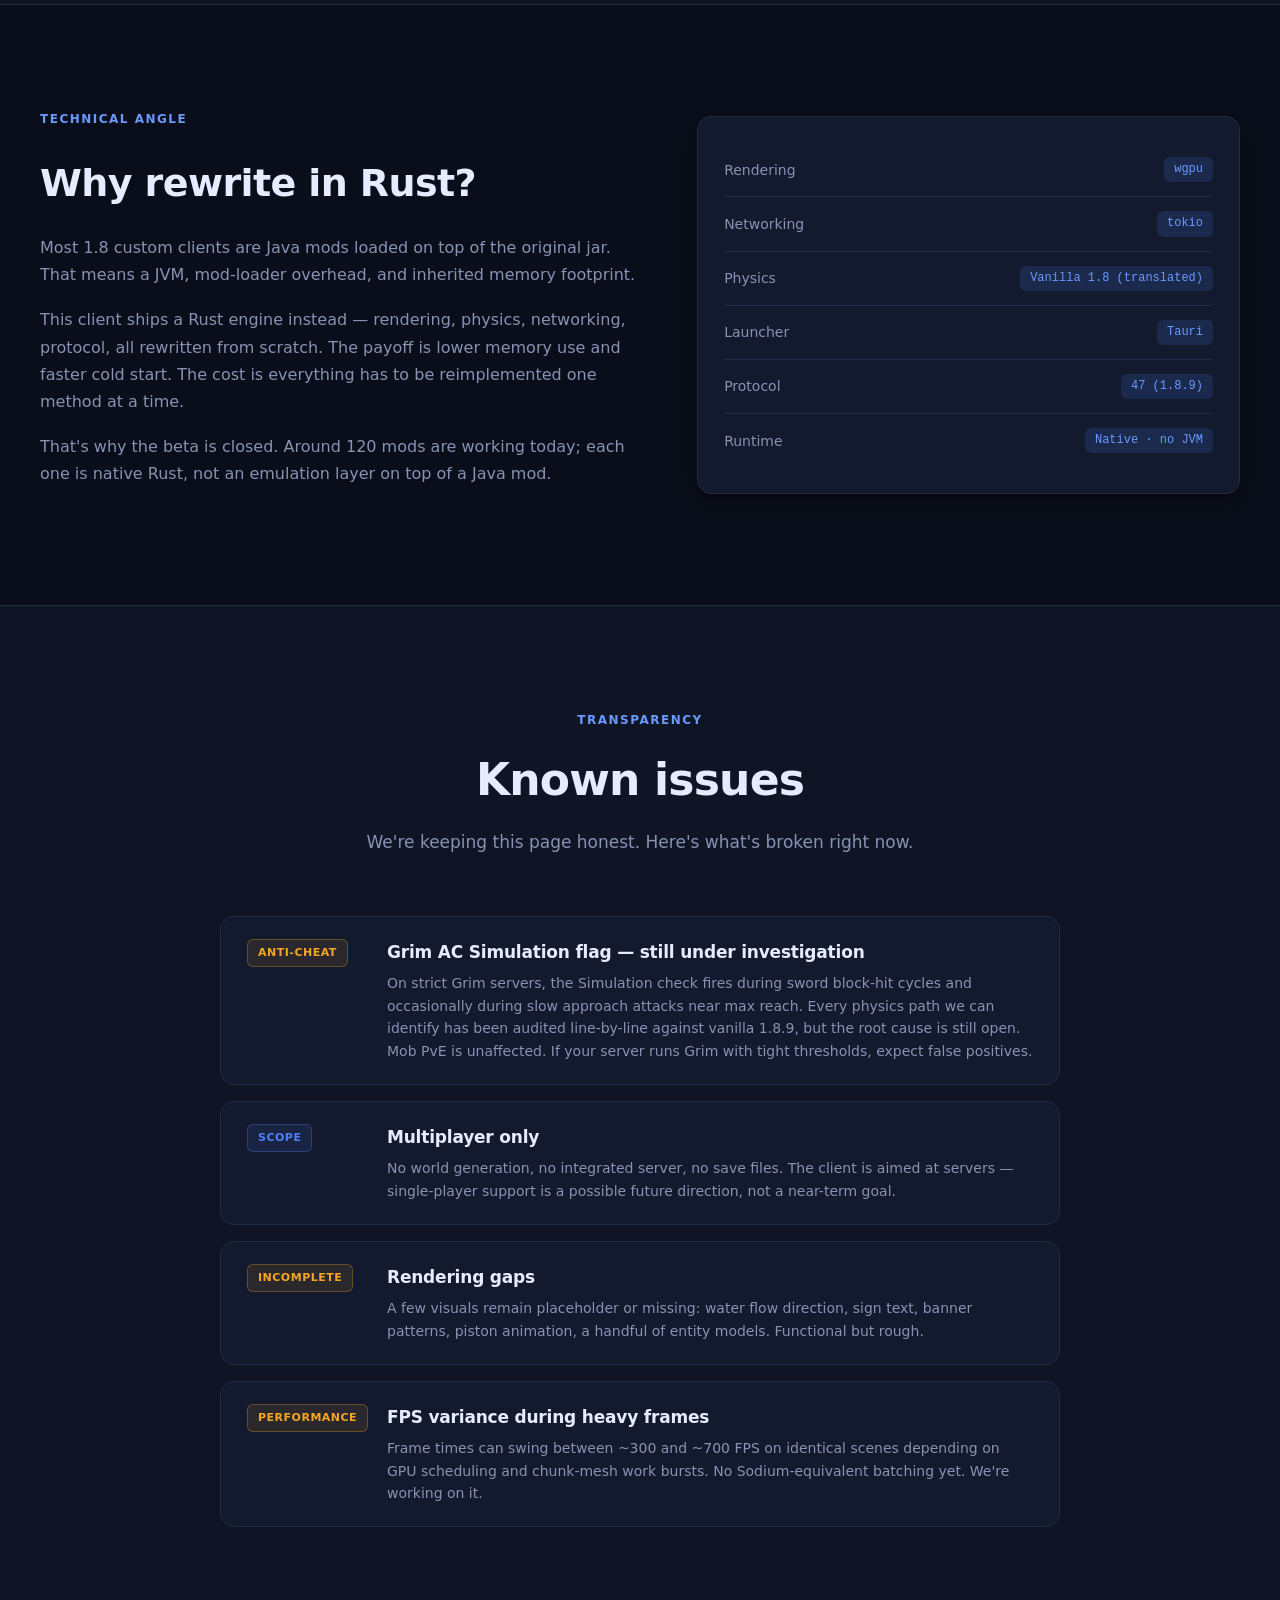
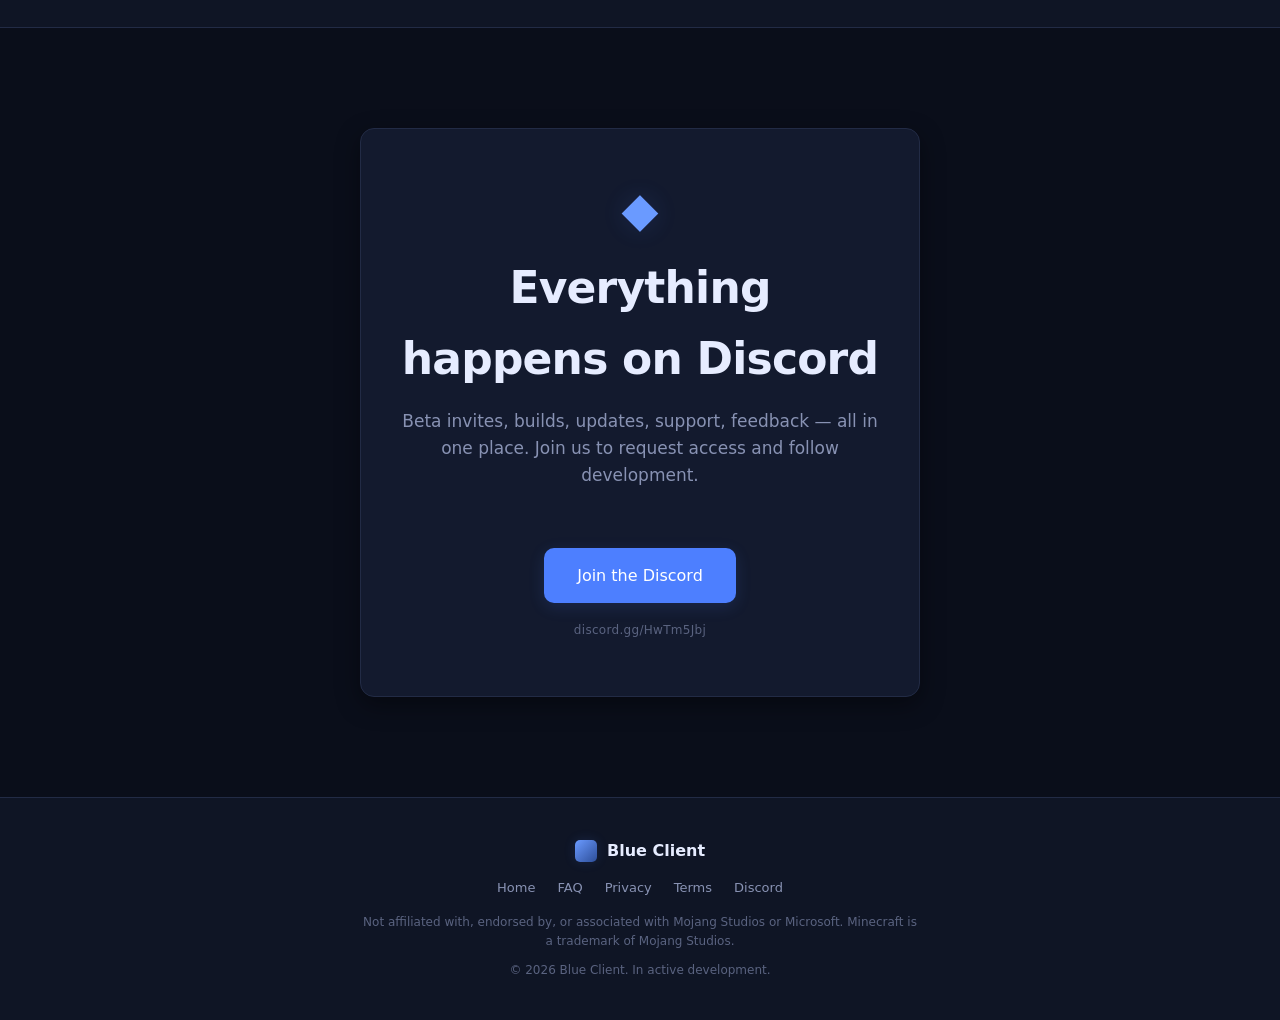
==== commit fe1c6c14: "Add files via upload" ====
--- a/index.html
+++ b/index.html
@@ -36,6 +36,7 @@
     </h1>
     <p class="hero-sub">
       No JVM. Faster startup, lower memory. Built from scratch — not a Java mod.
+      ~120 mods working, drag-to-edit HUD, cosmetics, Microsoft login.
     </p>
     <div class="hero-cta">
       <a href="https://discord.gg/HwTm5Jbj" target="_blank" rel="noopener" class="btn btn-primary">Join the Discord</a>
@@ -83,11 +84,19 @@
       </div>
       <div class="feature-card">
         <h3>HUD editor</h3>
-        <p>Drag-to-place HUD elements. Positions saved per profile.</p>
+        <p>Drag-to-place editor with ~50 movable elements. Positions persist across toggles and save automatically.</p>
       </div>
       <div class="feature-card">
         <h3>Resource packs</h3>
         <p>Standard 1.8.9 resource packs work. Apply and manage from the in-game menu.</p>
+      </div>
+      <div class="feature-card">
+        <h3>Lean menu memory</h3>
+        <p>Game-only GPU resources (atlas upload, entity skins, baked models) are deferred until you actually join a world.</p>
+      </div>
+      <div class="feature-card">
+        <h3>Cosmetics</h3>
+        <p>Capes, wings, particle auras, nametag styles, hat / crown / badge overlays. All applied client-side.</p>
       </div>
     </div>
 
@@ -95,21 +104,136 @@
     <div class="chip-list">
       <span class="chip">Hit Color</span>
       <span class="chip">Toggle Sprint</span>
+      <span class="chip">Toggle Sneak</span>
+      <span class="chip">Sprint Indicator</span>
+      <span class="chip">W-Tap Indicator</span>
       <span class="chip">Zoom</span>
+      <span class="chip">Custom FOV</span>
+      <span class="chip">Perspective</span>
       <span class="chip">FPS Display</span>
-      <span class="chip">CPS Counter</span>
+      <span class="chip">FPS Graph</span>
+      <span class="chip">CPS Display</span>
+      <span class="chip">Ping Display</span>
+      <span class="chip">Ping Graph</span>
+      <span class="chip">Memory Display</span>
+      <span class="chip">Packet Display</span>
+      <span class="chip">Reach Display</span>
+      <span class="chip">Hit Delay Display</span>
+      <span class="chip">Speed Display</span>
+      <span class="chip">Sensitivity Display</span>
+      <span class="chip">KB Display</span>
+      <span class="chip">Combo Counter</span>
+      <span class="chip">Critical Counter</span>
+      <span class="chip">Kill Streak</span>
+      <span class="chip">Session Stats</span>
+      <span class="chip">Target HUD</span>
+      <span class="chip">Damage Indicator</span>
+      <span class="chip">Hit Splat</span>
+      <span class="chip">Hit Particles</span>
+      <span class="chip">Crit Particles</span>
+      <span class="chip">Blood Particles</span>
+      <span class="chip">Sword Trail</span>
+      <span class="chip">1.7 Animations</span>
+      <span class="chip">1.7 Hit Sounds</span>
+      <span class="chip">Bow Charge</span>
+      <span class="chip">Pearl Cooldown</span>
+      <span class="chip">Gap Cooldown</span>
+      <span class="chip">Rod Cooldown</span>
+      <span class="chip">Blocking Indicator</span>
+      <span class="chip">Enemy Armor</span>
+      <span class="chip">Enemy Potions</span>
+      <span class="chip">Armor Status</span>
+      <span class="chip">Potion Status</span>
+      <span class="chip">Effect Display</span>
+      <span class="chip">Durability</span>
+      <span class="chip">Arrow Count</span>
+      <span class="chip">Hotbar</span>
+      <span class="chip">XP Bar</span>
+      <span class="chip">Boss Bar</span>
+      <span class="chip">Action Bar</span>
+      <span class="chip">Tab List</span>
+      <span class="chip">Health Display</span>
+      <span class="chip">Hunger Display</span>
+      <span class="chip">Absorption</span>
+      <span class="chip">Fall Distance</span>
+      <span class="chip">Void Distance</span>
+      <span class="chip">Keystrokes</span>
+      <span class="chip">Inventory HUD</span>
+      <span class="chip">Mini Map / Waypoints</span>
+      <span class="chip">Death Waypoint</span>
+      <span class="chip">Coordinates</span>
+      <span class="chip">Direction HUD</span>
+      <span class="chip">Compass HUD</span>
+      <span class="chip">Biome Display</span>
+      <span class="chip">Clock</span>
+      <span class="chip">Stopwatch</span>
+      <span class="chip">Game Mode</span>
+      <span class="chip">Server IP</span>
+      <span class="chip">Player Count</span>
       <span class="chip">Scoreboard</span>
+      <span class="chip">Crosshair</span>
       <span class="chip">Fullbright</span>
       <span class="chip">Low Fire</span>
       <span class="chip">No Hurt Camera</span>
-      <span class="chip">Ping Display</span>
-      <span class="chip">Coordinates</span>
+      <span class="chip">Damage Tilt</span>
+      <span class="chip">Bobbing</span>
+      <span class="chip">Motion Blur</span>
+      <span class="chip">I-Frame Flash</span>
+      <span class="chip">Invincibility Timer</span>
+      <span class="chip">Block Overlay</span>
+      <span class="chip">Water Overlay</span>
+      <span class="chip">Lava Overlay</span>
+      <span class="chip">Custom Sky</span>
+      <span class="chip">Cloud Toggle</span>
+      <span class="chip">Fog Customizer</span>
       <span class="chip">Time Changer</span>
-      <span class="chip">Motion Blur</span>
-      <span class="chip">Screenshot Manager</span>
+      <span class="chip">Weather Changer</span>
+      <span class="chip">Pumpkin Remover</span>
+      <span class="chip">Block Break FX</span>
+      <span class="chip">Explosion FX</span>
+      <span class="chip">Death Animation</span>
+      <span class="chip">Death Particles</span>
+      <span class="chip">Win Effect</span>
+      <span class="chip">Kill Effect</span>
+      <span class="chip">Item Physics</span>
+      <span class="chip">Chat</span>
+      <span class="chip">Chat Filter</span>
+      <span class="chip">Spam Filter</span>
+      <span class="chip">Chat Timestamp</span>
+      <span class="chip">Mention Highlight</span>
+      <span class="chip">Copy Chat</span>
+      <span class="chip">Auto Chat</span>
+      <span class="chip">Auto GG</span>
+      <span class="chip">Auto Reconnect</span>
+      <span class="chip">Auto Respawn</span>
+      <span class="chip">Auto Screenshot</span>
+      <span class="chip">Server Switcher</span>
+      <span class="chip">Server History</span>
+      <span class="chip">Quick Toggle</span>
+      <span class="chip">Config Profiles</span>
+      <span class="chip">Volume Mixer</span>
+      <span class="chip">Notifications</span>
+      <span class="chip">Stream Mode</span>
+      <span class="chip">Nick Hider</span>
+      <span class="chip">Custom Death Sound</span>
+      <span class="chip">Custom Kill Sound</span>
+      <span class="chip">Last Hit</span>
+      <span class="chip">Hit Rate</span>
+      <span class="chip">Name Tags</span>
+      <span class="chip">Nametag Style</span>
+      <span class="chip">Clan Tag</span>
+      <span class="chip">Custom Rank</span>
+      <span class="chip">Custom Flag</span>
+      <span class="chip">Cape</span>
+      <span class="chip">Hat</span>
+      <span class="chip">Crown</span>
+      <span class="chip">Badge</span>
+      <span class="chip">Wings</span>
+      <span class="chip">Particle Aura</span>
+      <span class="chip">Discord RPC</span>
     </div>
     <p class="progress-note">
-      <strong>14</strong> of <strong>~150</strong> planned mods implemented.
+      <strong>~120</strong> of <strong>~150</strong> planned mods implemented.
     </p>
   </div>
 </section>
@@ -126,67 +250,41 @@
 
     <div class="roadmap">
       <div class="roadmap-col">
-        <h3>Combat</h3>
+        <h3>Anti-cheat compatibility</h3>
         <ul>
-          <li>Combo Counter</li>
-          <li>Target HUD</li>
-          <li>Reach Display</li>
-          <li>Damage Indicator</li>
-          <li>Session Stats (K/D)</li>
-          <li>Pearl / Gap cooldown</li>
-          <li>Bow Charge</li>
-          <li>W-Tap Indicator</li>
-          <li>Hit Delay Display</li>
+          <li>Grim Simulation flag — root cause</li>
+          <li>Strict-server PvP verification</li>
+          <li>Tickrate / Timer stability pass</li>
         </ul>
       </div>
       <div class="roadmap-col">
-        <h3>Movement</h3>
+        <h3>Render polish</h3>
         <ul>
-          <li>Toggle Sneak</li>
-          <li>Sprint Indicator</li>
-          <li>Perspective (360°)</li>
-          <li>Custom FOV</li>
-        </ul>
-        <h3>HUD</h3>
-        <ul>
-          <li>Keystrokes (WASD)</li>
-          <li>Armor Status</li>
-          <li>Potion Status</li>
-          <li>Durability</li>
-          <li>Waypoints</li>
-          <li>Mini Inventory</li>
-        </ul>
-      </div>
-      <div class="roadmap-col">
-        <h3>Render</h3>
-        <ul>
-          <li>Custom Crosshair</li>
-          <li>1.7 Animations</li>
-          <li>Custom Sky</li>
           <li>Chunk Animator</li>
           <li>Player Outline</li>
-          <li>Sword Trail</li>
-          <li>Hit Particles</li>
-          <li>Enchant Glow</li>
+          <li>Enchant Glow effect</li>
+          <li>Water flow direction</li>
+          <li>Sign text rendering</li>
+          <li>Banner patterns</li>
+          <li>Piston animation</li>
         </ul>
       </div>
       <div class="roadmap-col">
-        <h3>Chat / Misc</h3>
+        <h3>Engine</h3>
         <ul>
-          <li>Chat Filter</li>
-          <li>Auto Reconnect</li>
-          <li>Server Switcher</li>
-          <li>Discord RPC</li>
-          <li>Config Profiles</li>
-          <li>Volume Mixer</li>
-          <li>Notifications</li>
+          <li>Sodium-style chunk batching</li>
+          <li>Frame-pacing fixes (stutter)</li>
+          <li>Optifine-equivalent shaders</li>
+          <li>Custom Crosshair editor</li>
         </ul>
-        <h3>Cosmetics</h3>
+      </div>
+      <div class="roadmap-col">
+        <h3>Scope</h3>
         <ul>
-          <li>Capes</li>
-          <li>Wings</li>
-          <li>Particle Aura</li>
-          <li>Nametag styles</li>
+          <li>Single-player worlds</li>
+          <li>World generation</li>
+          <li>Integrated server</li>
+          <li>Mod / extension API</li>
         </ul>
       </div>
     </div>
@@ -209,8 +307,8 @@
           is everything has to be reimplemented one method at a time.
         </p>
         <p>
-          That's why the beta is closed and the feature list is short. It's also why each feature
-          that ships is native, not emulated.
+          That's why the beta is closed. Around 120 mods are working today; each one is native
+          Rust, not an emulation layer on top of a Java mod.
         </p>
       </div>
       <div class="split-visual">
@@ -241,12 +339,13 @@
       <div class="issue">
         <div class="issue-tag issue-tag-warn">Anti-cheat</div>
         <div>
-          <h4>Grim AC flags during PvP block-hit</h4>
+          <h4>Grim AC Simulation flag — still under investigation</h4>
           <p>
-            Vanilla-physics-equivalent client movement still produces Simulation flags on
-            strict Grim servers during sprint toggles, W-tap, and sword-block PvP. Root cause
-            unidentified. If your server runs Grim with tight thresholds, expect false positives.
-            Zombie/mob combat is unaffected.
+            On strict Grim servers, the Simulation check fires during sword block-hit cycles
+            and occasionally during slow approach attacks near max reach. Every physics path
+            we can identify has been audited line-by-line against vanilla 1.8.9, but the root
+            cause is still open. Mob PvE is unaffected. If your server runs Grim with tight
+            thresholds, expect false positives.
           </p>
         </div>
       </div>
@@ -254,10 +353,10 @@
       <div class="issue">
         <div class="issue-tag issue-tag-info">Scope</div>
         <div>
-          <h4>No single-player</h4>
+          <h4>Multiplayer only</h4>
           <p>
-            There's no world generation, no integrated server, no local save. Multiplayer only.
-            This is a scope decision, not a bug — the client is aimed at servers.
+            No world generation, no integrated server, no save files. The client is aimed at
+            servers — single-player support is a possible future direction, not a near-term goal.
           </p>
         </div>
       </div>
@@ -267,19 +366,20 @@
         <div>
           <h4>Rendering gaps</h4>
           <p>
-            Some visuals are missing or placeholder: water flow direction, signs text rendering,
-            banner patterns, piston animation, a few entity models. Functional but rough.
+            A few visuals remain placeholder or missing: water flow direction, sign text,
+            banner patterns, piston animation, a handful of entity models. Functional but rough.
           </p>
         </div>
       </div>
 
       <div class="issue">
-        <div class="issue-tag issue-tag-info">Mods</div>
+        <div class="issue-tag issue-tag-warn">Performance</div>
         <div>
-          <h4>Most listed mods aren't implemented</h4>
+          <h4>FPS variance during heavy frames</h4>
           <p>
-            The roadmap section is aspirational. Today there are 14 working mods out of ~150
-            planned. We'll ship more over time, but don't install expecting Lunar/Badlion parity.
+            Frame times can swing between ~300 and ~700 FPS on identical scenes depending on
+            GPU scheduling and chunk-mesh work bursts. No Sodium-equivalent batching yet.
+            We're working on it.
           </p>
         </div>
       </div>
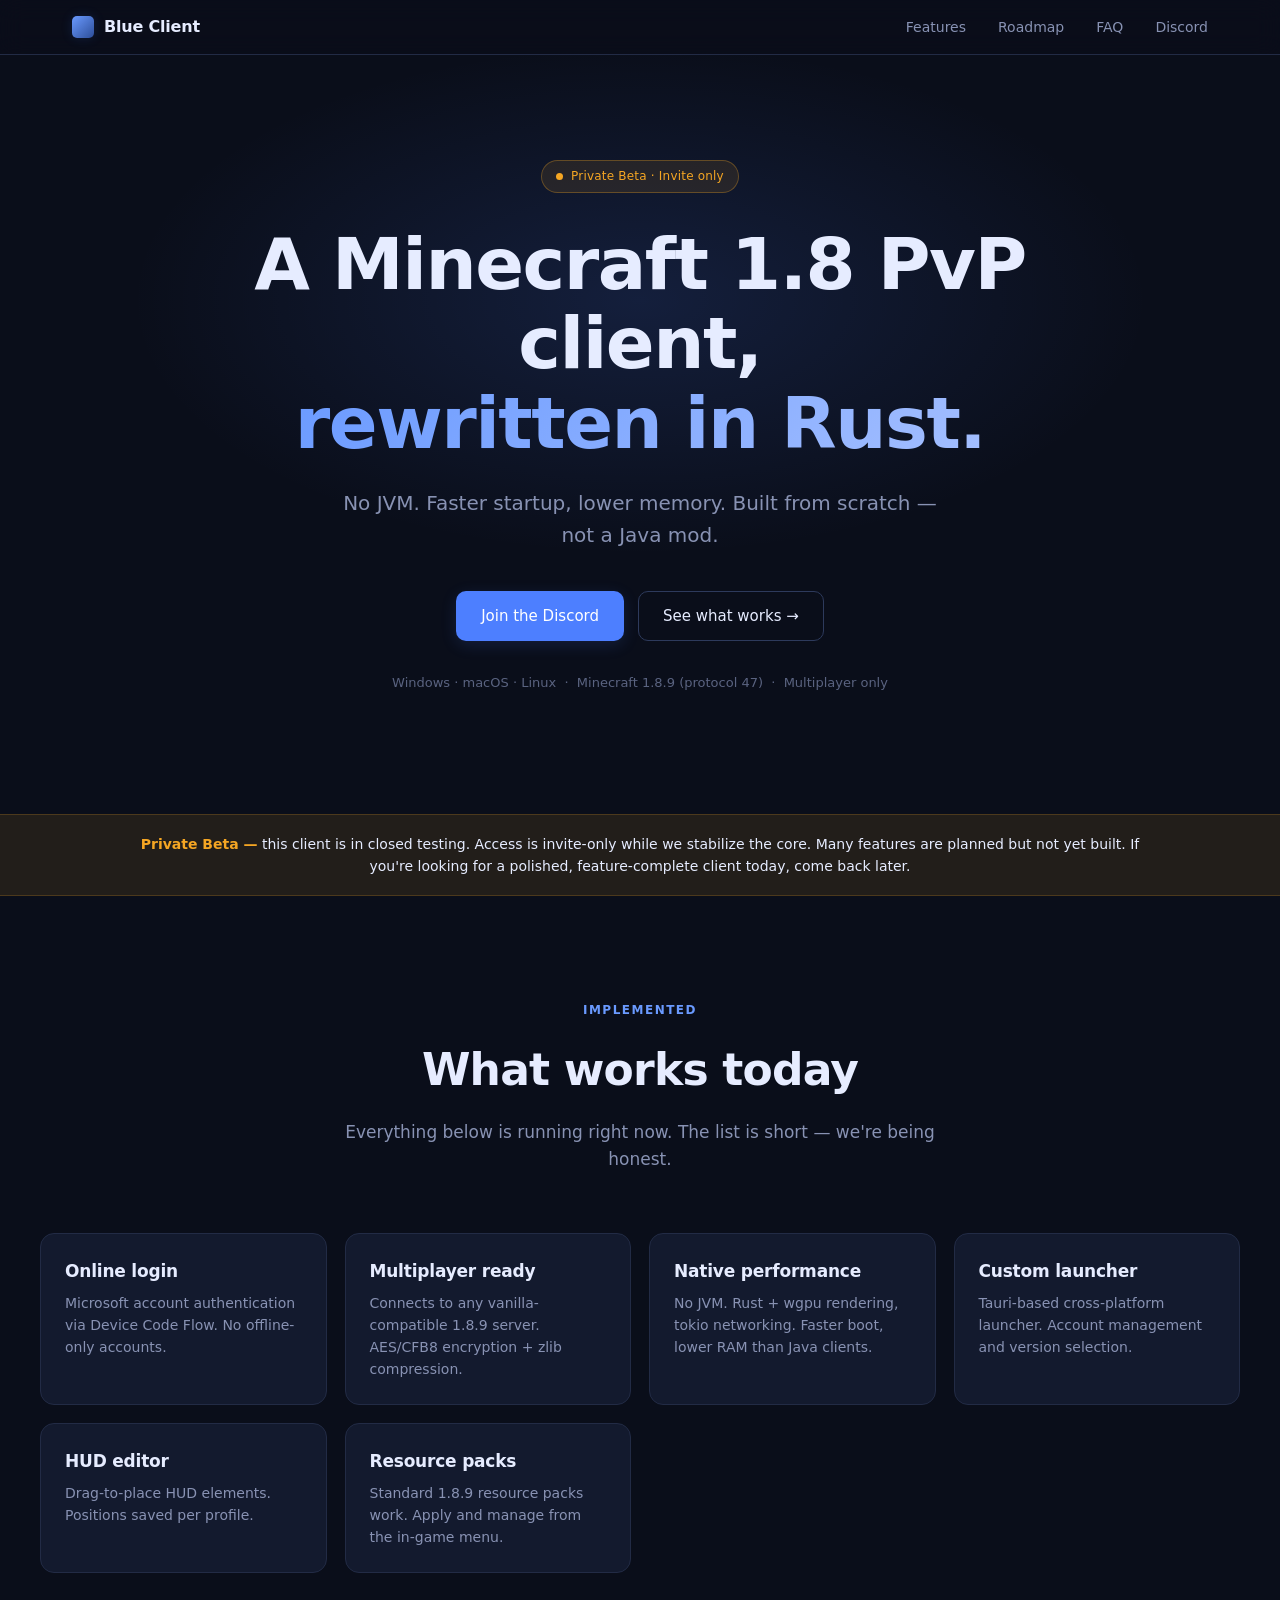
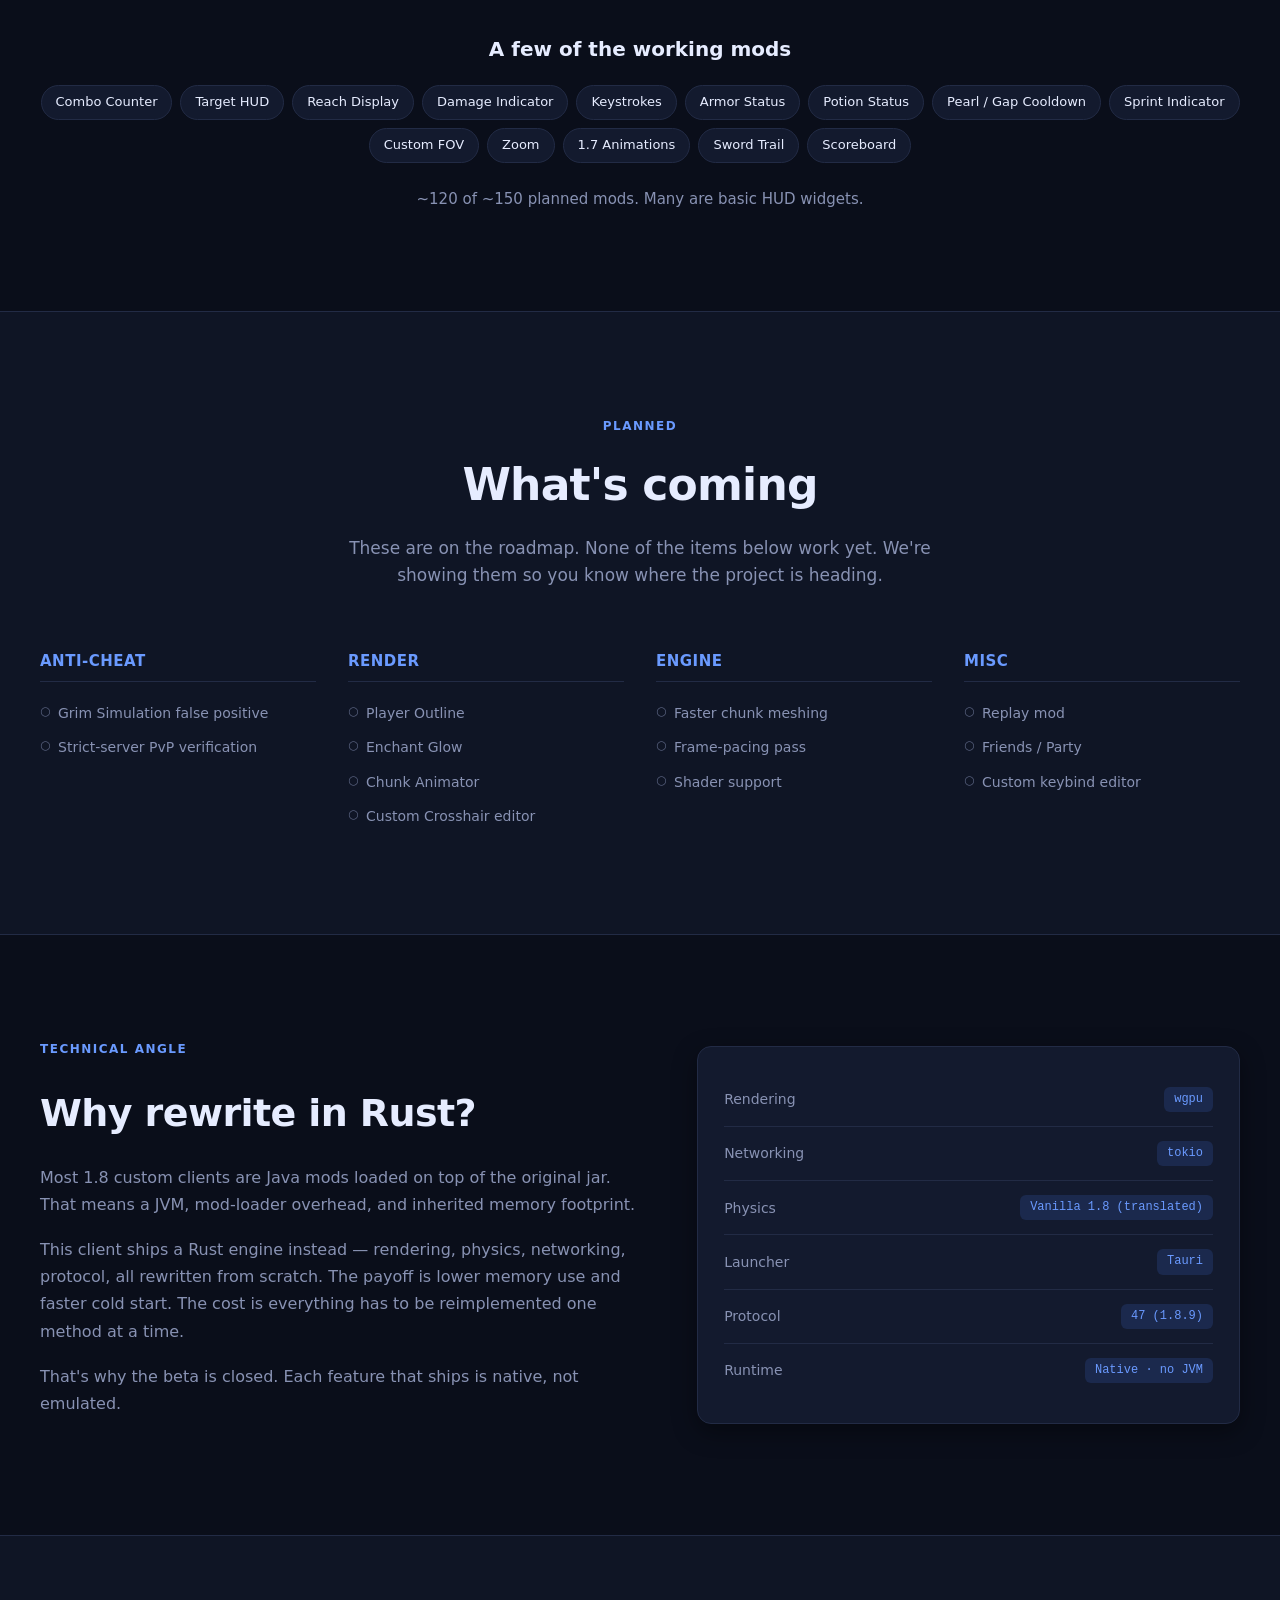
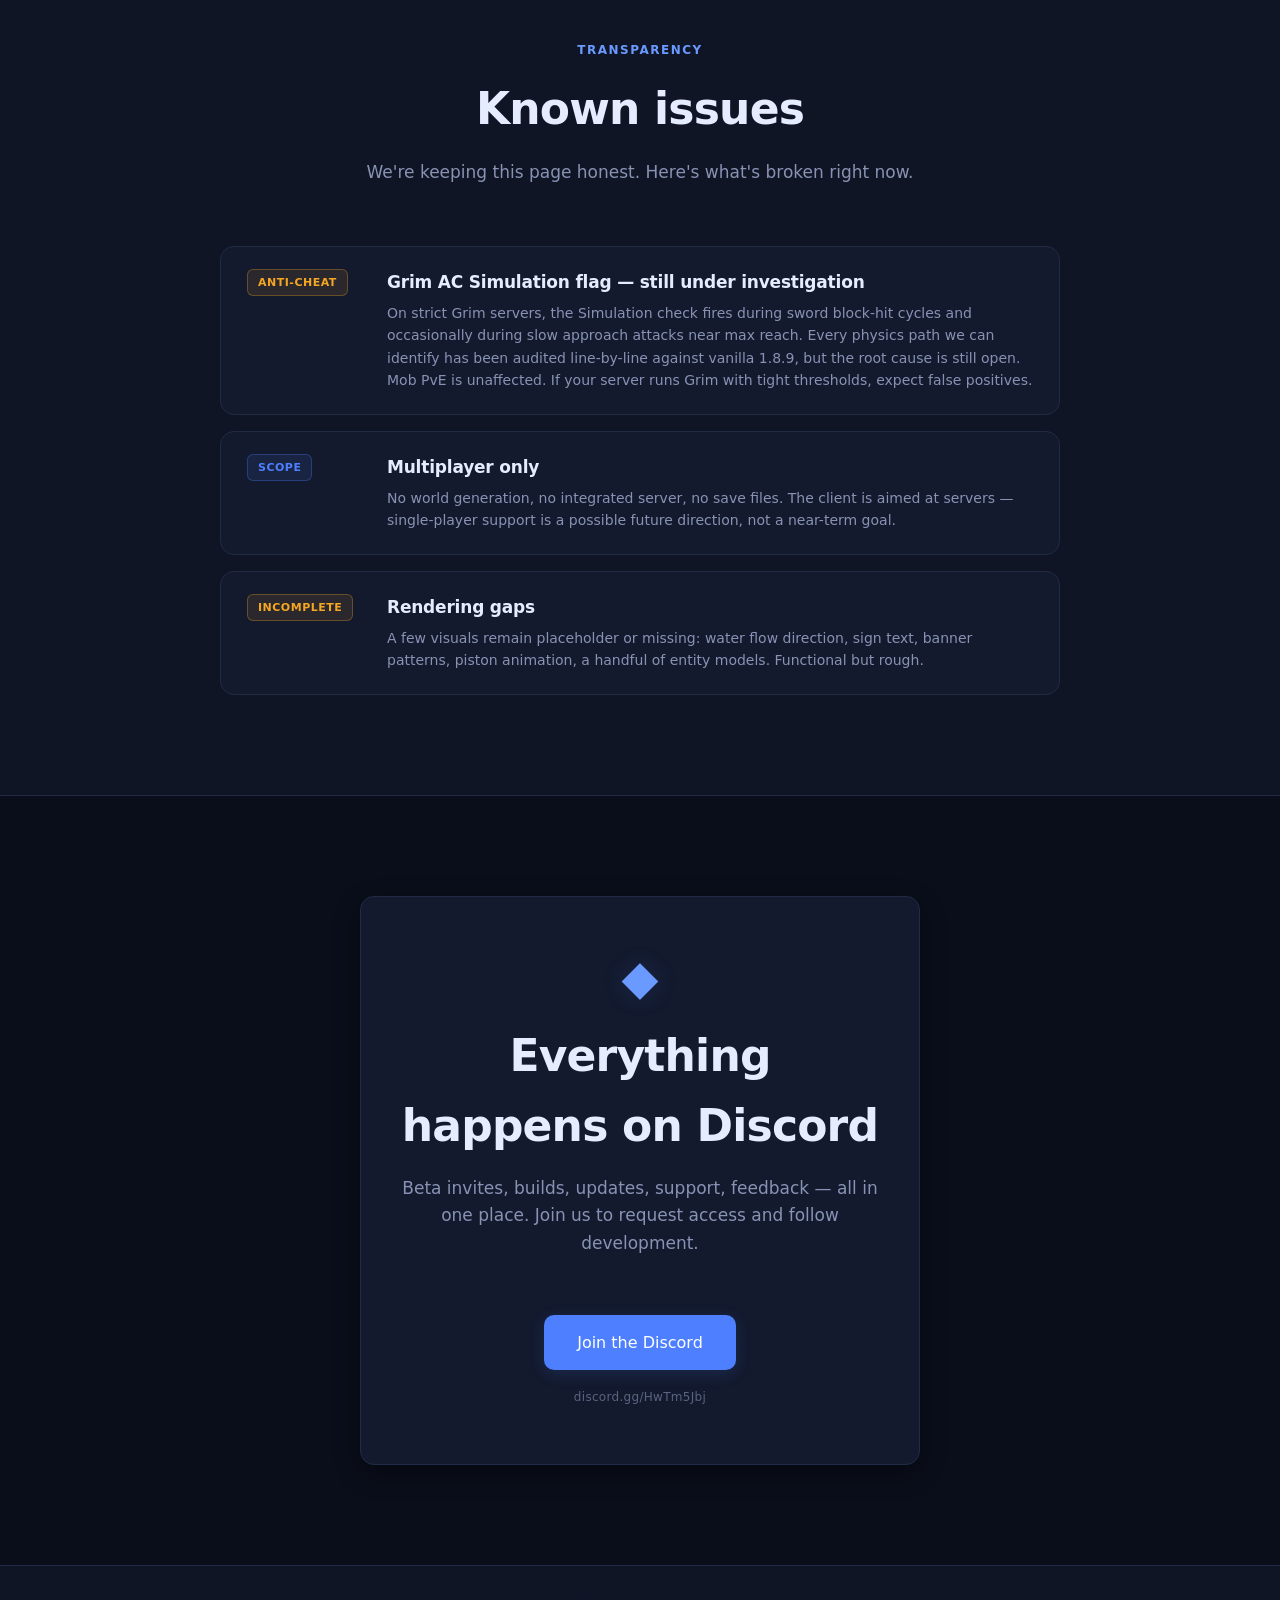
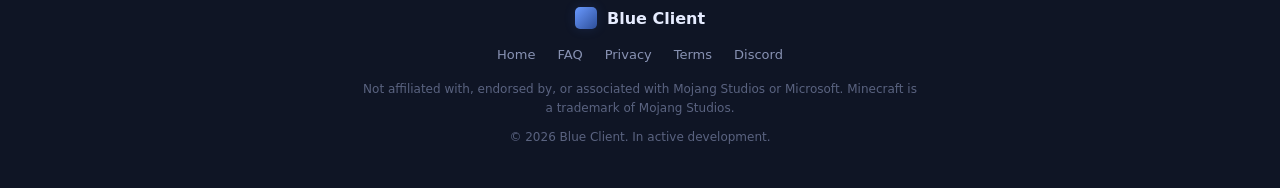
==== commit 3664de50: "Add files via upload" ====
--- a/index.html
+++ b/index.html
@@ -36,7 +36,6 @@
     </h1>
     <p class="hero-sub">
       No JVM. Faster startup, lower memory. Built from scratch — not a Java mod.
-      ~120 mods working, drag-to-edit HUD, cosmetics, Microsoft login.
     </p>
     <div class="hero-cta">
       <a href="https://discord.gg/HwTm5Jbj" target="_blank" rel="noopener" class="btn btn-primary">Join the Discord</a>
@@ -84,156 +83,33 @@
       </div>
       <div class="feature-card">
         <h3>HUD editor</h3>
-        <p>Drag-to-place editor with ~50 movable elements. Positions persist across toggles and save automatically.</p>
+        <p>Drag-to-place HUD elements. Positions saved per profile.</p>
       </div>
       <div class="feature-card">
         <h3>Resource packs</h3>
         <p>Standard 1.8.9 resource packs work. Apply and manage from the in-game menu.</p>
       </div>
-      <div class="feature-card">
-        <h3>Lean menu memory</h3>
-        <p>Game-only GPU resources (atlas upload, entity skins, baked models) are deferred until you actually join a world.</p>
-      </div>
-      <div class="feature-card">
-        <h3>Cosmetics</h3>
-        <p>Capes, wings, particle auras, nametag styles, hat / crown / badge overlays. All applied client-side.</p>
-      </div>
-    </div>
-
-    <h3 class="mods-head">Working mods</h3>
+    </div>
+
+    <h3 class="mods-head">A few of the working mods</h3>
     <div class="chip-list">
-      <span class="chip">Hit Color</span>
-      <span class="chip">Toggle Sprint</span>
-      <span class="chip">Toggle Sneak</span>
-      <span class="chip">Sprint Indicator</span>
-      <span class="chip">W-Tap Indicator</span>
-      <span class="chip">Zoom</span>
-      <span class="chip">Custom FOV</span>
-      <span class="chip">Perspective</span>
-      <span class="chip">FPS Display</span>
-      <span class="chip">FPS Graph</span>
-      <span class="chip">CPS Display</span>
-      <span class="chip">Ping Display</span>
-      <span class="chip">Ping Graph</span>
-      <span class="chip">Memory Display</span>
-      <span class="chip">Packet Display</span>
+      <span class="chip">Combo Counter</span>
+      <span class="chip">Target HUD</span>
       <span class="chip">Reach Display</span>
-      <span class="chip">Hit Delay Display</span>
-      <span class="chip">Speed Display</span>
-      <span class="chip">Sensitivity Display</span>
-      <span class="chip">KB Display</span>
-      <span class="chip">Combo Counter</span>
-      <span class="chip">Critical Counter</span>
-      <span class="chip">Kill Streak</span>
-      <span class="chip">Session Stats</span>
-      <span class="chip">Target HUD</span>
       <span class="chip">Damage Indicator</span>
-      <span class="chip">Hit Splat</span>
-      <span class="chip">Hit Particles</span>
-      <span class="chip">Crit Particles</span>
-      <span class="chip">Blood Particles</span>
-      <span class="chip">Sword Trail</span>
-      <span class="chip">1.7 Animations</span>
-      <span class="chip">1.7 Hit Sounds</span>
-      <span class="chip">Bow Charge</span>
-      <span class="chip">Pearl Cooldown</span>
-      <span class="chip">Gap Cooldown</span>
-      <span class="chip">Rod Cooldown</span>
-      <span class="chip">Blocking Indicator</span>
-      <span class="chip">Enemy Armor</span>
-      <span class="chip">Enemy Potions</span>
+      <span class="chip">Keystrokes</span>
       <span class="chip">Armor Status</span>
       <span class="chip">Potion Status</span>
-      <span class="chip">Effect Display</span>
-      <span class="chip">Durability</span>
-      <span class="chip">Arrow Count</span>
-      <span class="chip">Hotbar</span>
-      <span class="chip">XP Bar</span>
-      <span class="chip">Boss Bar</span>
-      <span class="chip">Action Bar</span>
-      <span class="chip">Tab List</span>
-      <span class="chip">Health Display</span>
-      <span class="chip">Hunger Display</span>
-      <span class="chip">Absorption</span>
-      <span class="chip">Fall Distance</span>
-      <span class="chip">Void Distance</span>
-      <span class="chip">Keystrokes</span>
-      <span class="chip">Inventory HUD</span>
-      <span class="chip">Mini Map / Waypoints</span>
-      <span class="chip">Death Waypoint</span>
-      <span class="chip">Coordinates</span>
-      <span class="chip">Direction HUD</span>
-      <span class="chip">Compass HUD</span>
-      <span class="chip">Biome Display</span>
-      <span class="chip">Clock</span>
-      <span class="chip">Stopwatch</span>
-      <span class="chip">Game Mode</span>
-      <span class="chip">Server IP</span>
-      <span class="chip">Player Count</span>
+      <span class="chip">Pearl / Gap Cooldown</span>
+      <span class="chip">Sprint Indicator</span>
+      <span class="chip">Custom FOV</span>
+      <span class="chip">Zoom</span>
+      <span class="chip">1.7 Animations</span>
+      <span class="chip">Sword Trail</span>
       <span class="chip">Scoreboard</span>
-      <span class="chip">Crosshair</span>
-      <span class="chip">Fullbright</span>
-      <span class="chip">Low Fire</span>
-      <span class="chip">No Hurt Camera</span>
-      <span class="chip">Damage Tilt</span>
-      <span class="chip">Bobbing</span>
-      <span class="chip">Motion Blur</span>
-      <span class="chip">I-Frame Flash</span>
-      <span class="chip">Invincibility Timer</span>
-      <span class="chip">Block Overlay</span>
-      <span class="chip">Water Overlay</span>
-      <span class="chip">Lava Overlay</span>
-      <span class="chip">Custom Sky</span>
-      <span class="chip">Cloud Toggle</span>
-      <span class="chip">Fog Customizer</span>
-      <span class="chip">Time Changer</span>
-      <span class="chip">Weather Changer</span>
-      <span class="chip">Pumpkin Remover</span>
-      <span class="chip">Block Break FX</span>
-      <span class="chip">Explosion FX</span>
-      <span class="chip">Death Animation</span>
-      <span class="chip">Death Particles</span>
-      <span class="chip">Win Effect</span>
-      <span class="chip">Kill Effect</span>
-      <span class="chip">Item Physics</span>
-      <span class="chip">Chat</span>
-      <span class="chip">Chat Filter</span>
-      <span class="chip">Spam Filter</span>
-      <span class="chip">Chat Timestamp</span>
-      <span class="chip">Mention Highlight</span>
-      <span class="chip">Copy Chat</span>
-      <span class="chip">Auto Chat</span>
-      <span class="chip">Auto GG</span>
-      <span class="chip">Auto Reconnect</span>
-      <span class="chip">Auto Respawn</span>
-      <span class="chip">Auto Screenshot</span>
-      <span class="chip">Server Switcher</span>
-      <span class="chip">Server History</span>
-      <span class="chip">Quick Toggle</span>
-      <span class="chip">Config Profiles</span>
-      <span class="chip">Volume Mixer</span>
-      <span class="chip">Notifications</span>
-      <span class="chip">Stream Mode</span>
-      <span class="chip">Nick Hider</span>
-      <span class="chip">Custom Death Sound</span>
-      <span class="chip">Custom Kill Sound</span>
-      <span class="chip">Last Hit</span>
-      <span class="chip">Hit Rate</span>
-      <span class="chip">Name Tags</span>
-      <span class="chip">Nametag Style</span>
-      <span class="chip">Clan Tag</span>
-      <span class="chip">Custom Rank</span>
-      <span class="chip">Custom Flag</span>
-      <span class="chip">Cape</span>
-      <span class="chip">Hat</span>
-      <span class="chip">Crown</span>
-      <span class="chip">Badge</span>
-      <span class="chip">Wings</span>
-      <span class="chip">Particle Aura</span>
-      <span class="chip">Discord RPC</span>
     </div>
     <p class="progress-note">
-      <strong>~120</strong> of <strong>~150</strong> planned mods implemented.
+      ~120 of ~150 planned mods. Many are basic HUD widgets.
     </p>
   </div>
 </section>
@@ -250,41 +126,35 @@
 
     <div class="roadmap">
       <div class="roadmap-col">
-        <h3>Anti-cheat compatibility</h3>
-        <ul>
-          <li>Grim Simulation flag — root cause</li>
+        <h3>Anti-cheat</h3>
+        <ul>
+          <li>Grim Simulation false positive</li>
           <li>Strict-server PvP verification</li>
-          <li>Tickrate / Timer stability pass</li>
-        </ul>
-      </div>
-      <div class="roadmap-col">
-        <h3>Render polish</h3>
-        <ul>
+        </ul>
+      </div>
+      <div class="roadmap-col">
+        <h3>Render</h3>
+        <ul>
+          <li>Player Outline</li>
+          <li>Enchant Glow</li>
           <li>Chunk Animator</li>
-          <li>Player Outline</li>
-          <li>Enchant Glow effect</li>
-          <li>Water flow direction</li>
-          <li>Sign text rendering</li>
-          <li>Banner patterns</li>
-          <li>Piston animation</li>
+          <li>Custom Crosshair editor</li>
         </ul>
       </div>
       <div class="roadmap-col">
         <h3>Engine</h3>
         <ul>
-          <li>Sodium-style chunk batching</li>
-          <li>Frame-pacing fixes (stutter)</li>
-          <li>Optifine-equivalent shaders</li>
-          <li>Custom Crosshair editor</li>
-        </ul>
-      </div>
-      <div class="roadmap-col">
-        <h3>Scope</h3>
-        <ul>
-          <li>Single-player worlds</li>
-          <li>World generation</li>
-          <li>Integrated server</li>
-          <li>Mod / extension API</li>
+          <li>Faster chunk meshing</li>
+          <li>Frame-pacing pass</li>
+          <li>Shader support</li>
+        </ul>
+      </div>
+      <div class="roadmap-col">
+        <h3>Misc</h3>
+        <ul>
+          <li>Replay mod</li>
+          <li>Friends / Party</li>
+          <li>Custom keybind editor</li>
         </ul>
       </div>
     </div>
@@ -307,8 +177,7 @@
           is everything has to be reimplemented one method at a time.
         </p>
         <p>
-          That's why the beta is closed. Around 120 mods are working today; each one is native
-          Rust, not an emulation layer on top of a Java mod.
+          That's why the beta is closed. Each feature that ships is native, not emulated.
         </p>
       </div>
       <div class="split-visual">
@@ -372,17 +241,6 @@
         </div>
       </div>
 
-      <div class="issue">
-        <div class="issue-tag issue-tag-warn">Performance</div>
-        <div>
-          <h4>FPS variance during heavy frames</h4>
-          <p>
-            Frame times can swing between ~300 and ~700 FPS on identical scenes depending on
-            GPU scheduling and chunk-mesh work bursts. No Sodium-equivalent batching yet.
-            We're working on it.
-          </p>
-        </div>
-      </div>
     </div>
   </div>
 </section>
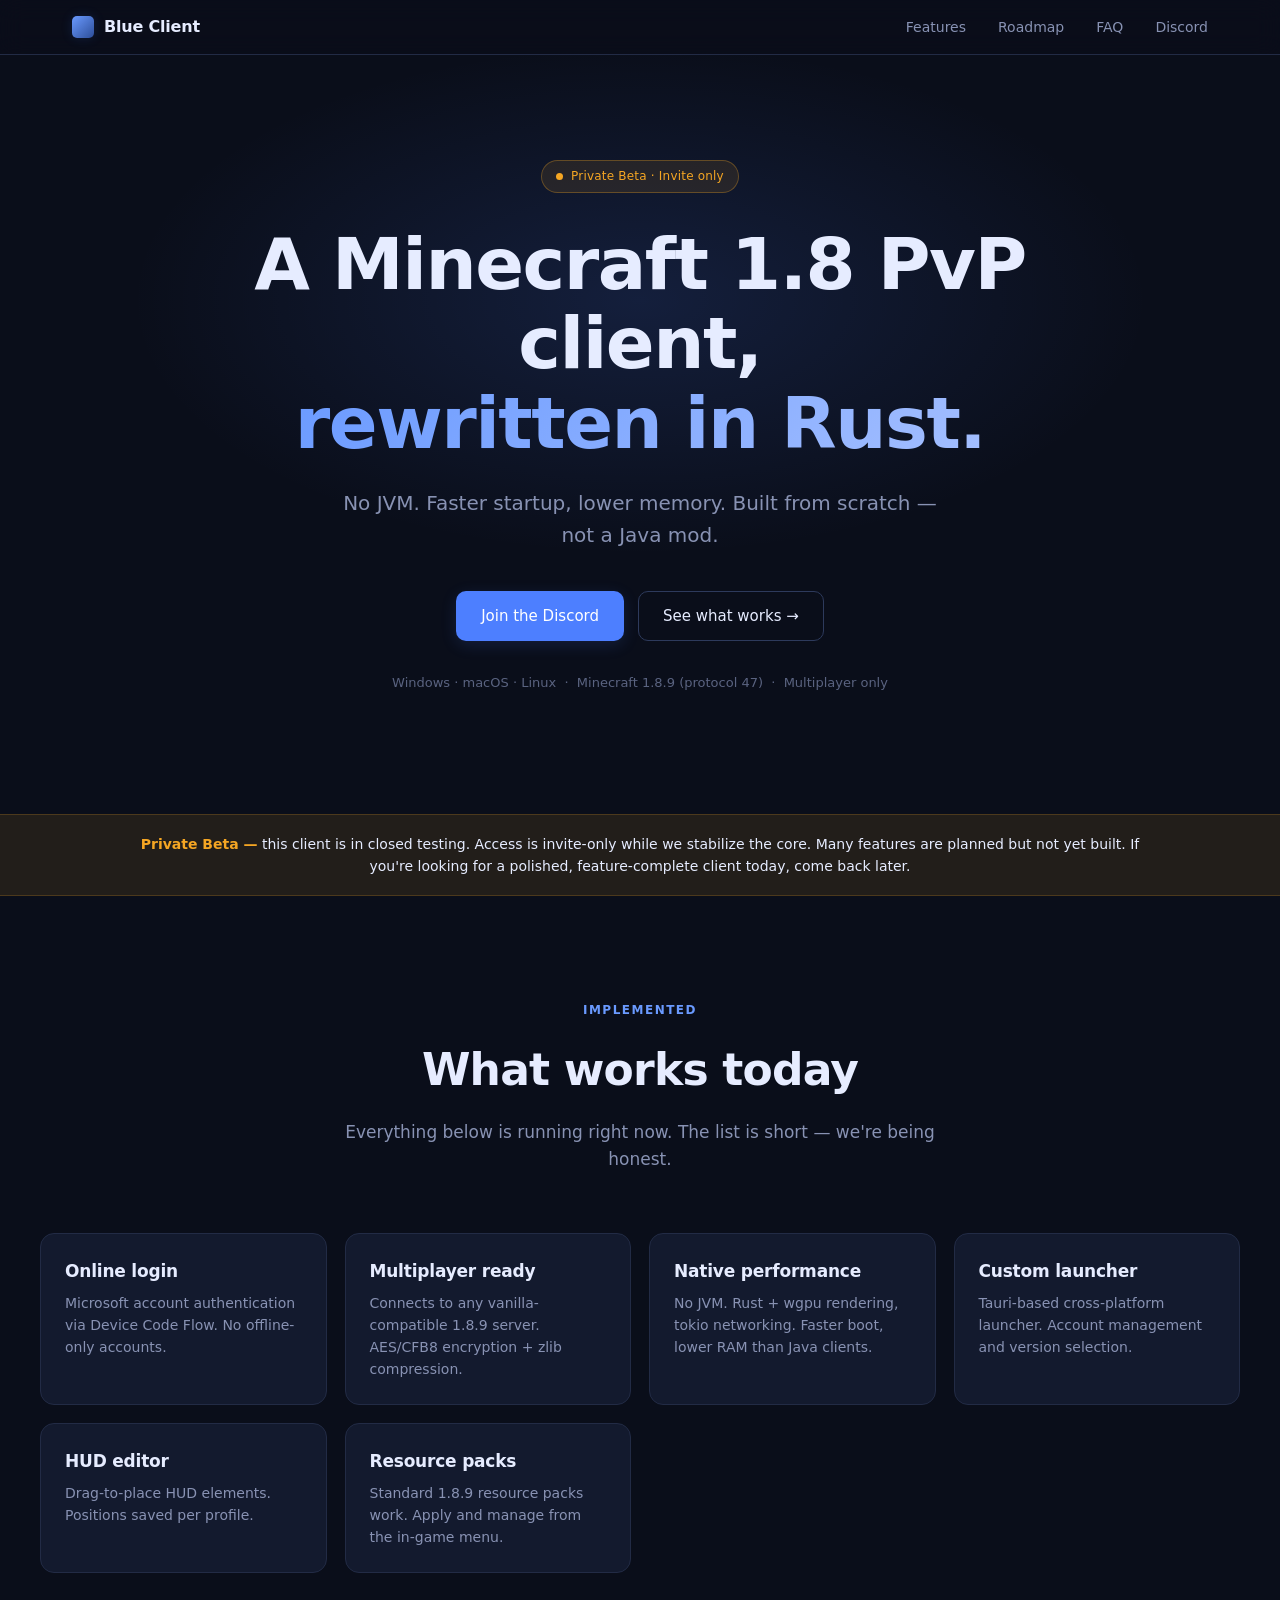
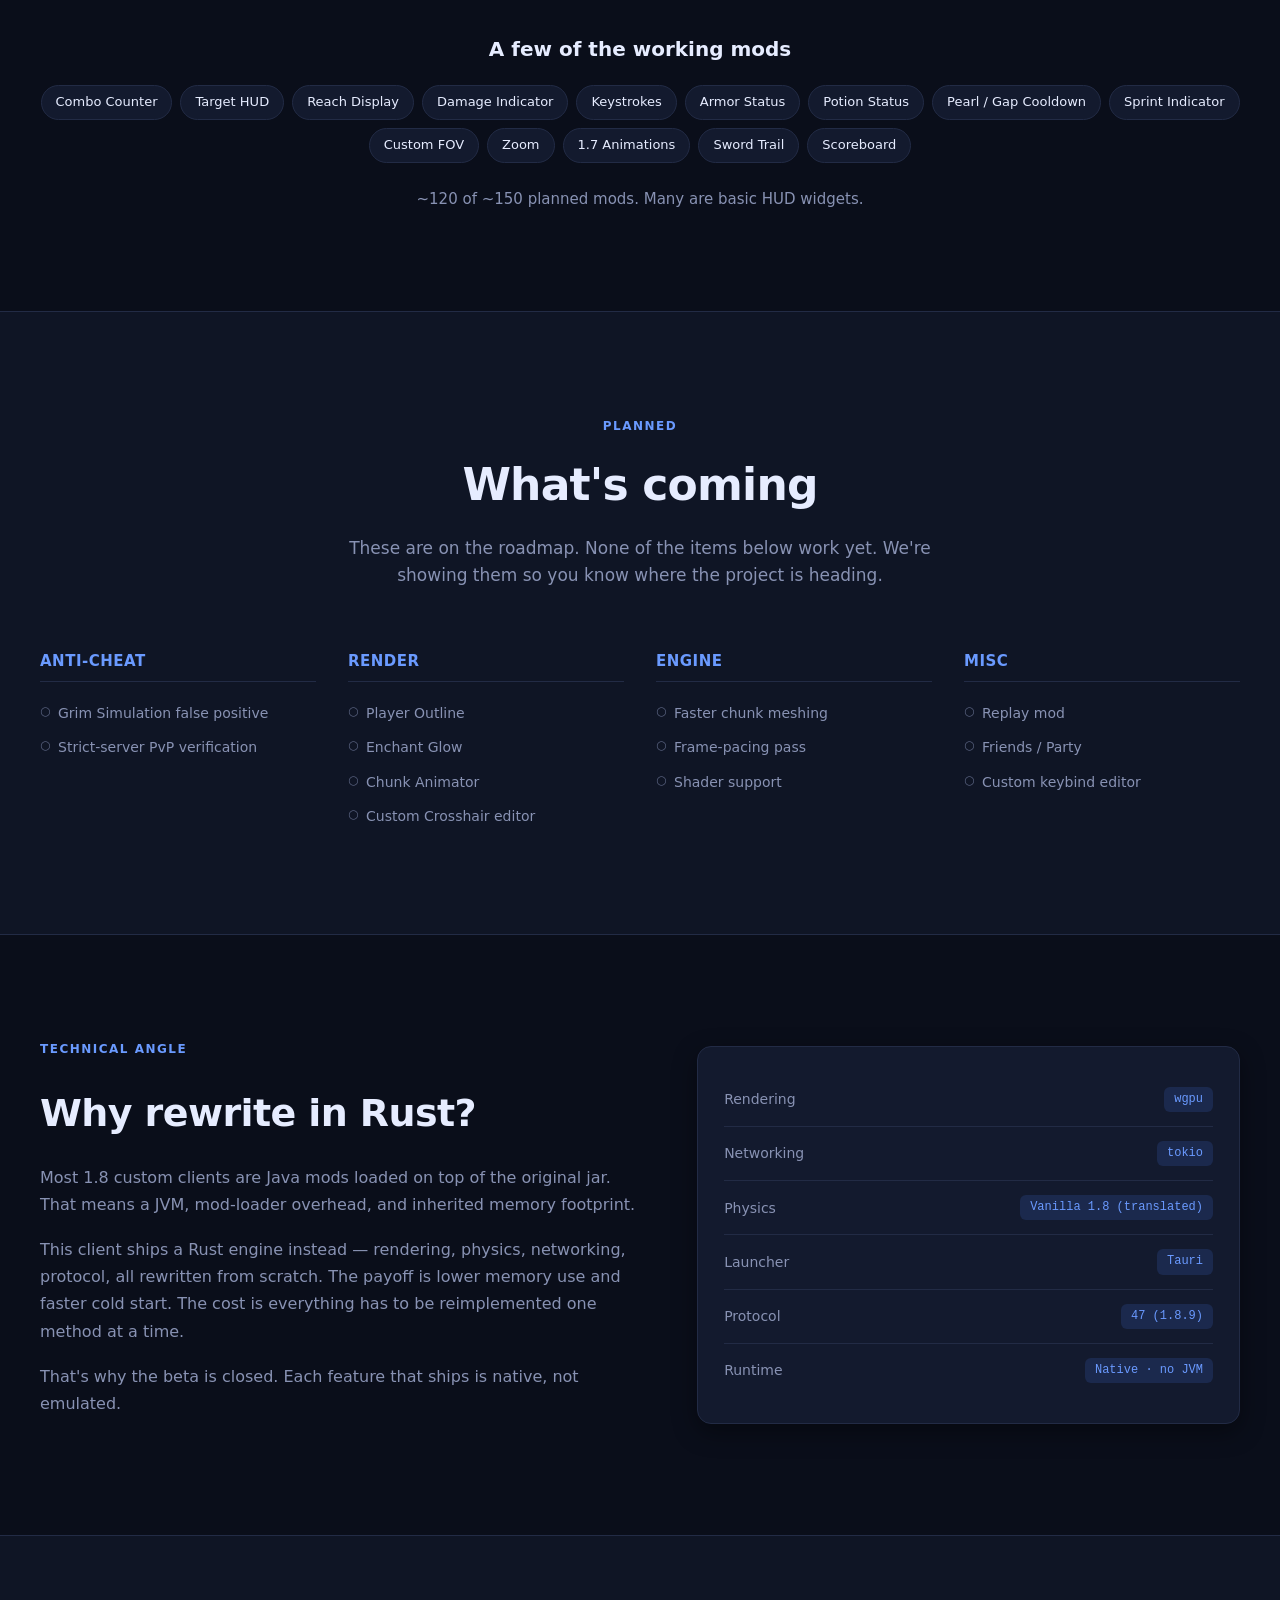
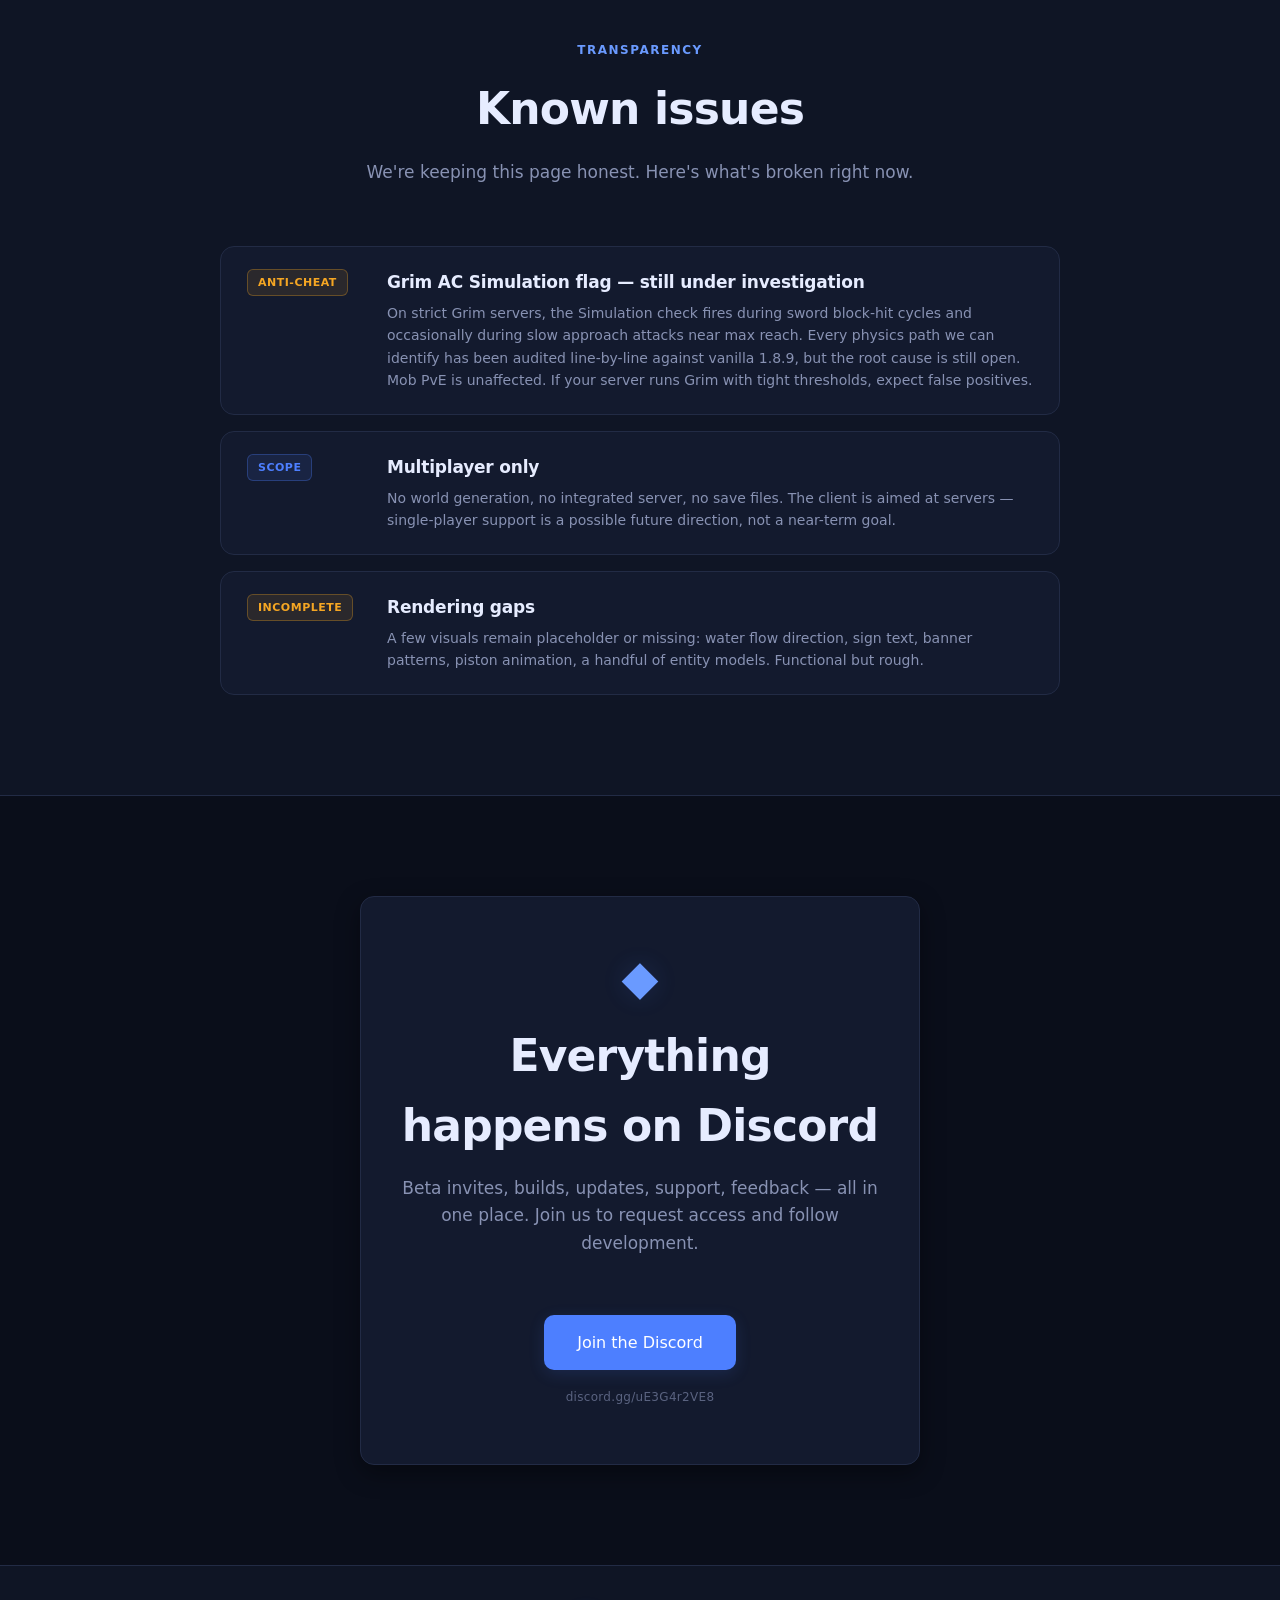
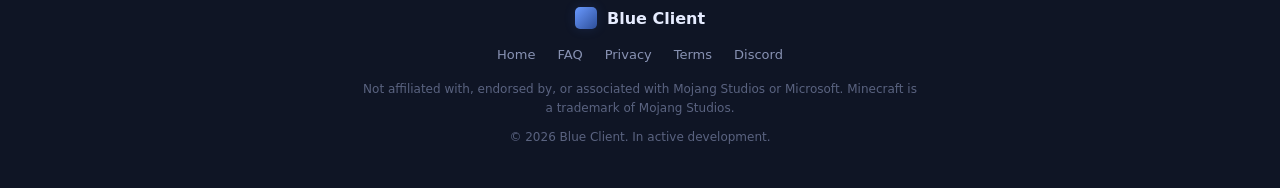
==== commit afe6b7fb: "Add files via upload" ====
--- a/index.html
+++ b/index.html
@@ -38,7 +38,7 @@
       No JVM. Faster startup, lower memory. Built from scratch — not a Java mod.
     </p>
     <div class="hero-cta">
-      <a href="https://discord.gg/HwTm5Jbj" target="_blank" rel="noopener" class="btn btn-primary">Join the Discord</a>
+      <a href="https://discord.gg/uE3G4r2VE8" target="_blank" rel="noopener" class="btn btn-primary">Join the Discord</a>
       <a href="#features" class="btn btn-ghost">See what works →</a>
     </div>
     <p class="hero-note">
@@ -254,8 +254,8 @@
         Beta invites, builds, updates, support, feedback — all in one place.
         Join us to request access and follow development.
       </p>
-      <a href="https://discord.gg/HwTm5Jbj" target="_blank" rel="noopener" class="btn btn-primary btn-lg">Join the Discord</a>
-      <p class="cta-hint">discord.gg/HwTm5Jbj</p>
+      <a href="https://discord.gg/uE3G4r2VE8" target="_blank" rel="noopener" class="btn btn-primary btn-lg">Join the Discord</a>
+      <p class="cta-hint">discord.gg/uE3G4r2VE8</p>
     </div>
   </div>
 </section>
@@ -271,7 +271,7 @@
       <a href="faq.html">FAQ</a>
       <a href="privacy.html">Privacy</a>
       <a href="terms.html">Terms</a>
-      <a href="https://discord.gg/HwTm5Jbj" target="_blank" rel="noopener">Discord</a>
+      <a href="https://discord.gg/uE3G4r2VE8" target="_blank" rel="noopener">Discord</a>
     </div>
     <p class="footer-disclaimer">
       Not affiliated with, endorsed by, or associated with Mojang Studios or Microsoft.
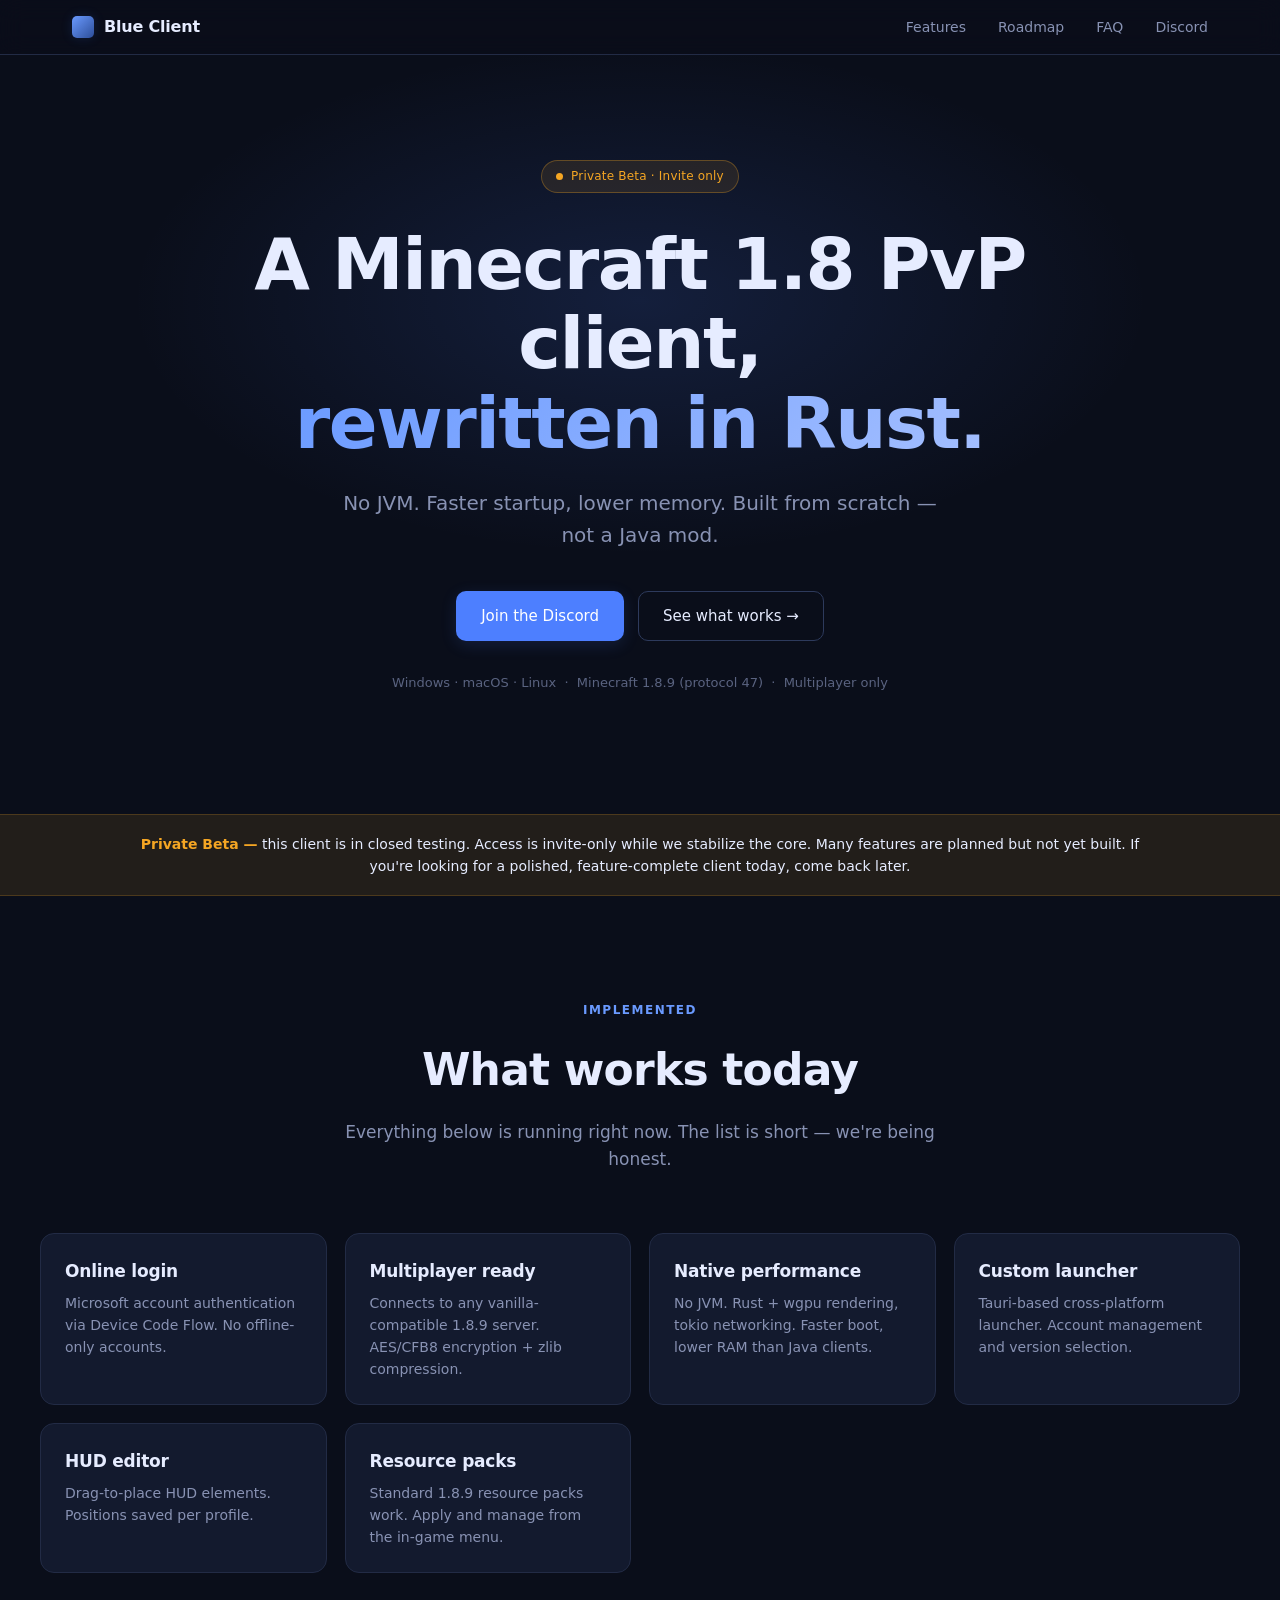
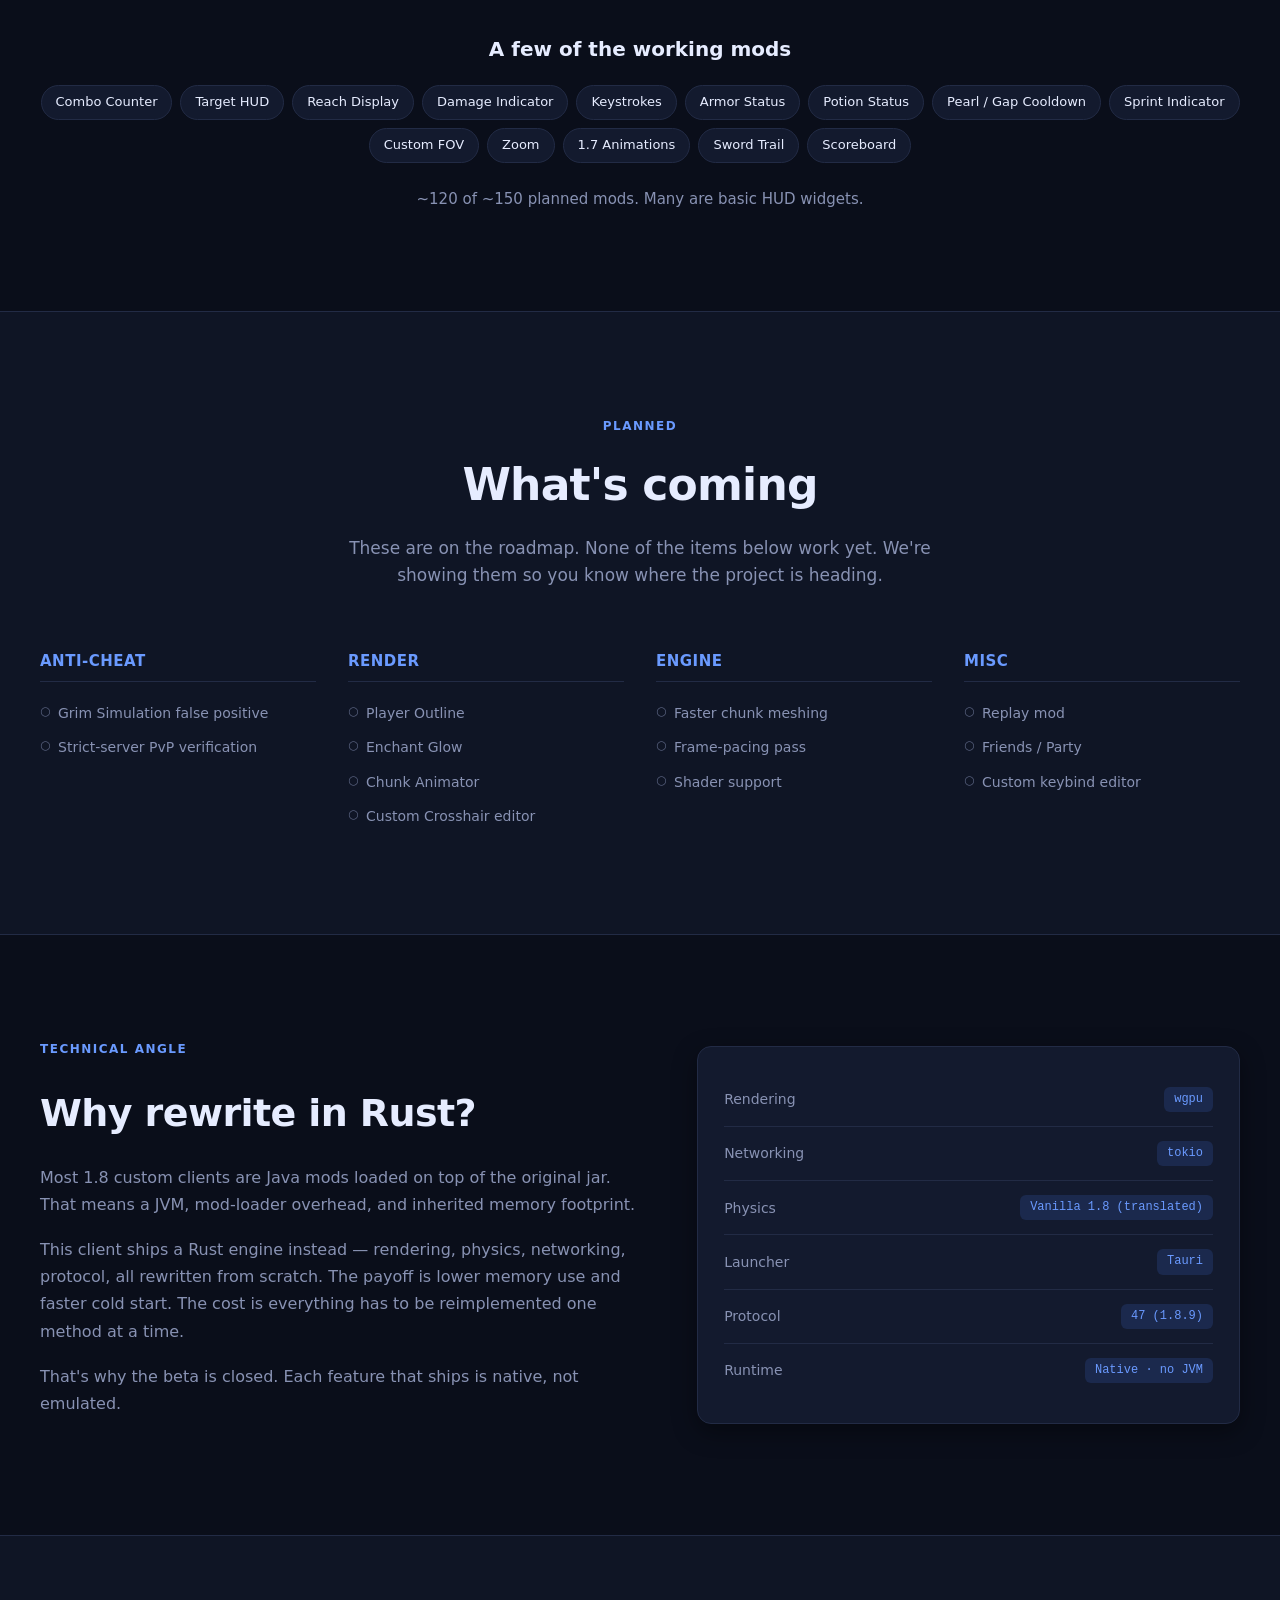
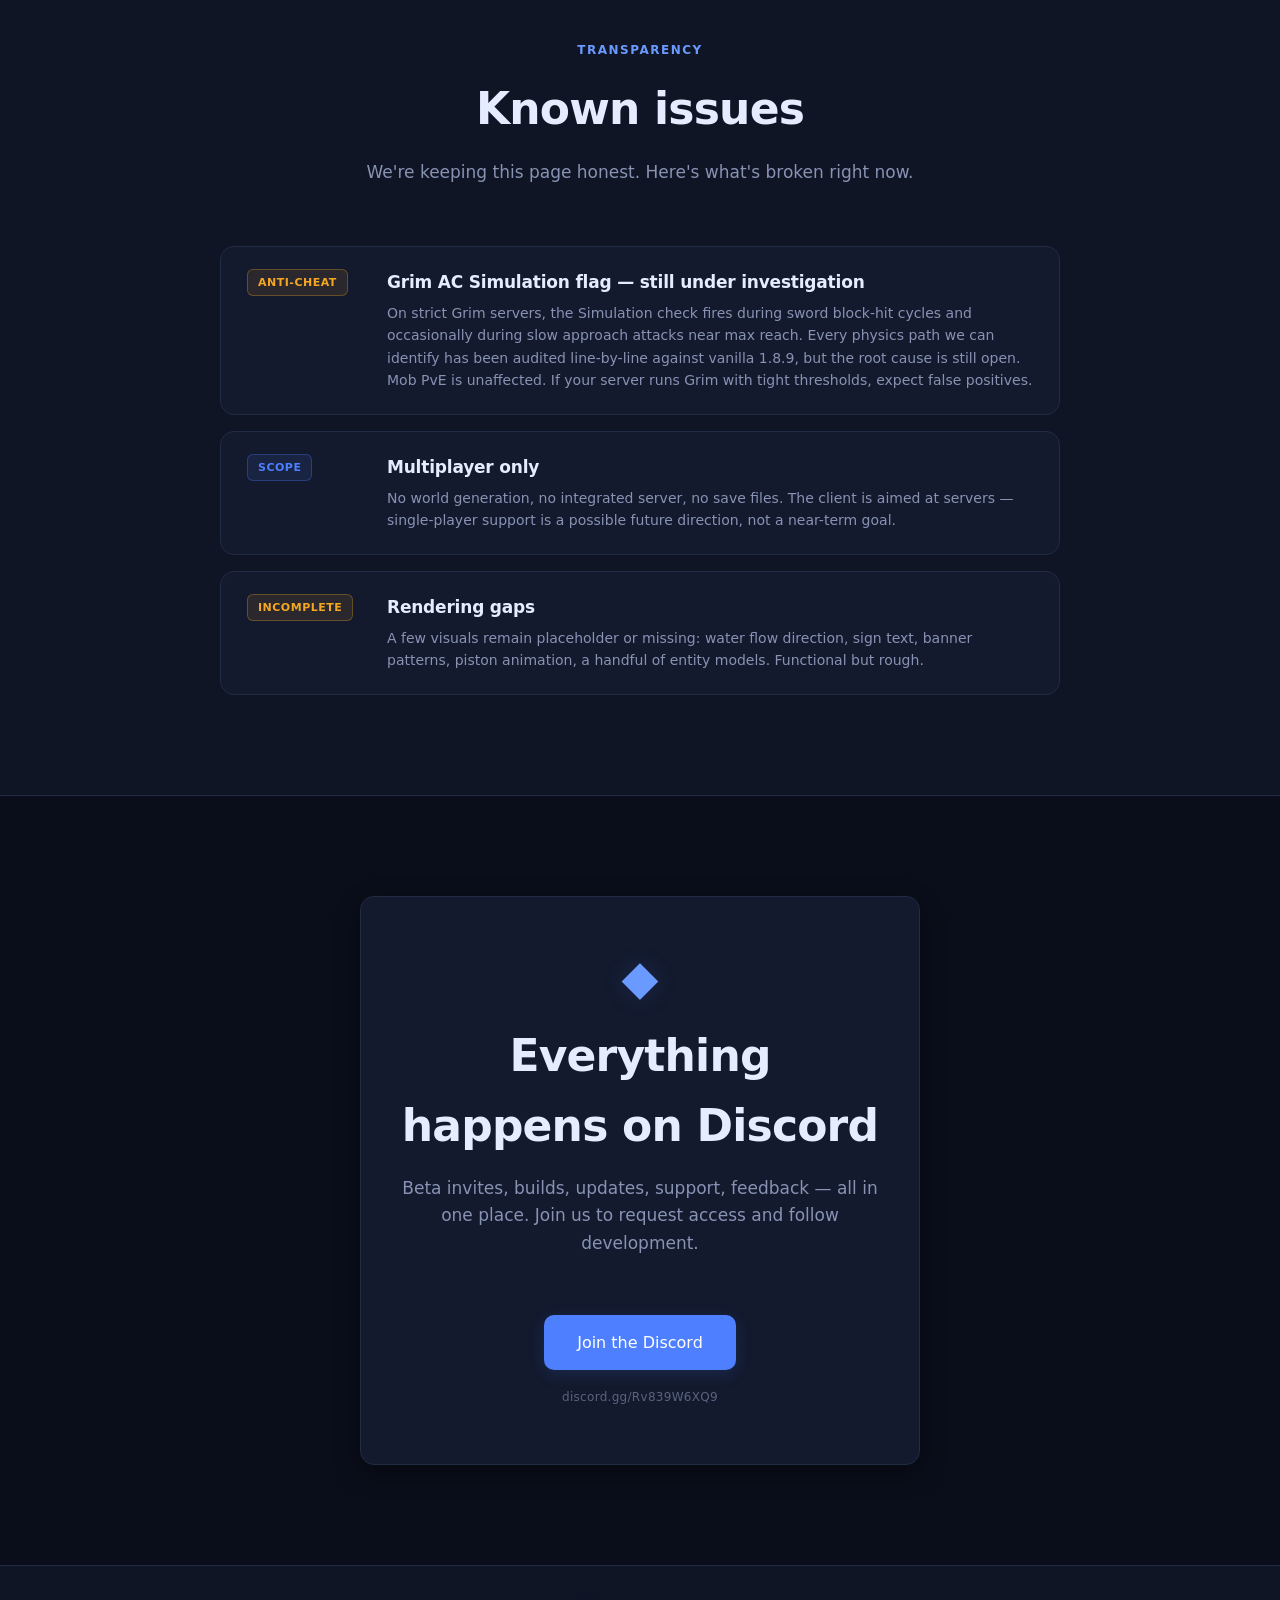
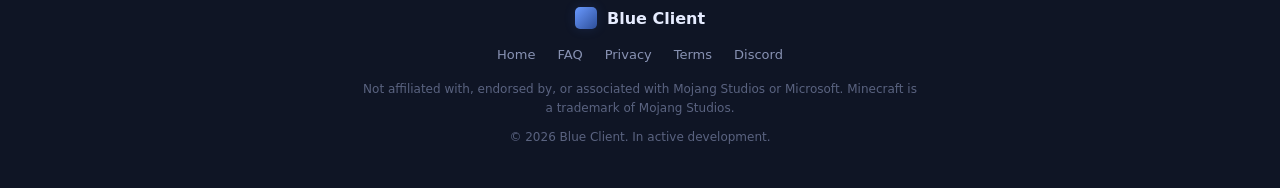
==== commit 9d2d9a80: "Add files via upload" ====
--- a/index.html
+++ b/index.html
@@ -38,7 +38,7 @@
       No JVM. Faster startup, lower memory. Built from scratch — not a Java mod.
     </p>
     <div class="hero-cta">
-      <a href="https://discord.gg/uE3G4r2VE8" target="_blank" rel="noopener" class="btn btn-primary">Join the Discord</a>
+      <a href="https://discord.gg/Rv839W6XQ9" target="_blank" rel="noopener" class="btn btn-primary">Join the Discord</a>
       <a href="#features" class="btn btn-ghost">See what works →</a>
     </div>
     <p class="hero-note">
@@ -254,8 +254,8 @@
         Beta invites, builds, updates, support, feedback — all in one place.
         Join us to request access and follow development.
       </p>
-      <a href="https://discord.gg/uE3G4r2VE8" target="_blank" rel="noopener" class="btn btn-primary btn-lg">Join the Discord</a>
-      <p class="cta-hint">discord.gg/uE3G4r2VE8</p>
+      <a href="https://discord.gg/Rv839W6XQ9" target="_blank" rel="noopener" class="btn btn-primary btn-lg">Join the Discord</a>
+      <p class="cta-hint">discord.gg/Rv839W6XQ9</p>
     </div>
   </div>
 </section>
@@ -271,7 +271,7 @@
       <a href="faq.html">FAQ</a>
       <a href="privacy.html">Privacy</a>
       <a href="terms.html">Terms</a>
-      <a href="https://discord.gg/uE3G4r2VE8" target="_blank" rel="noopener">Discord</a>
+      <a href="https://discord.gg/Rv839W6XQ9" target="_blank" rel="noopener">Discord</a>
     </div>
     <p class="footer-disclaimer">
       Not affiliated with, endorsed by, or associated with Mojang Studios or Microsoft.
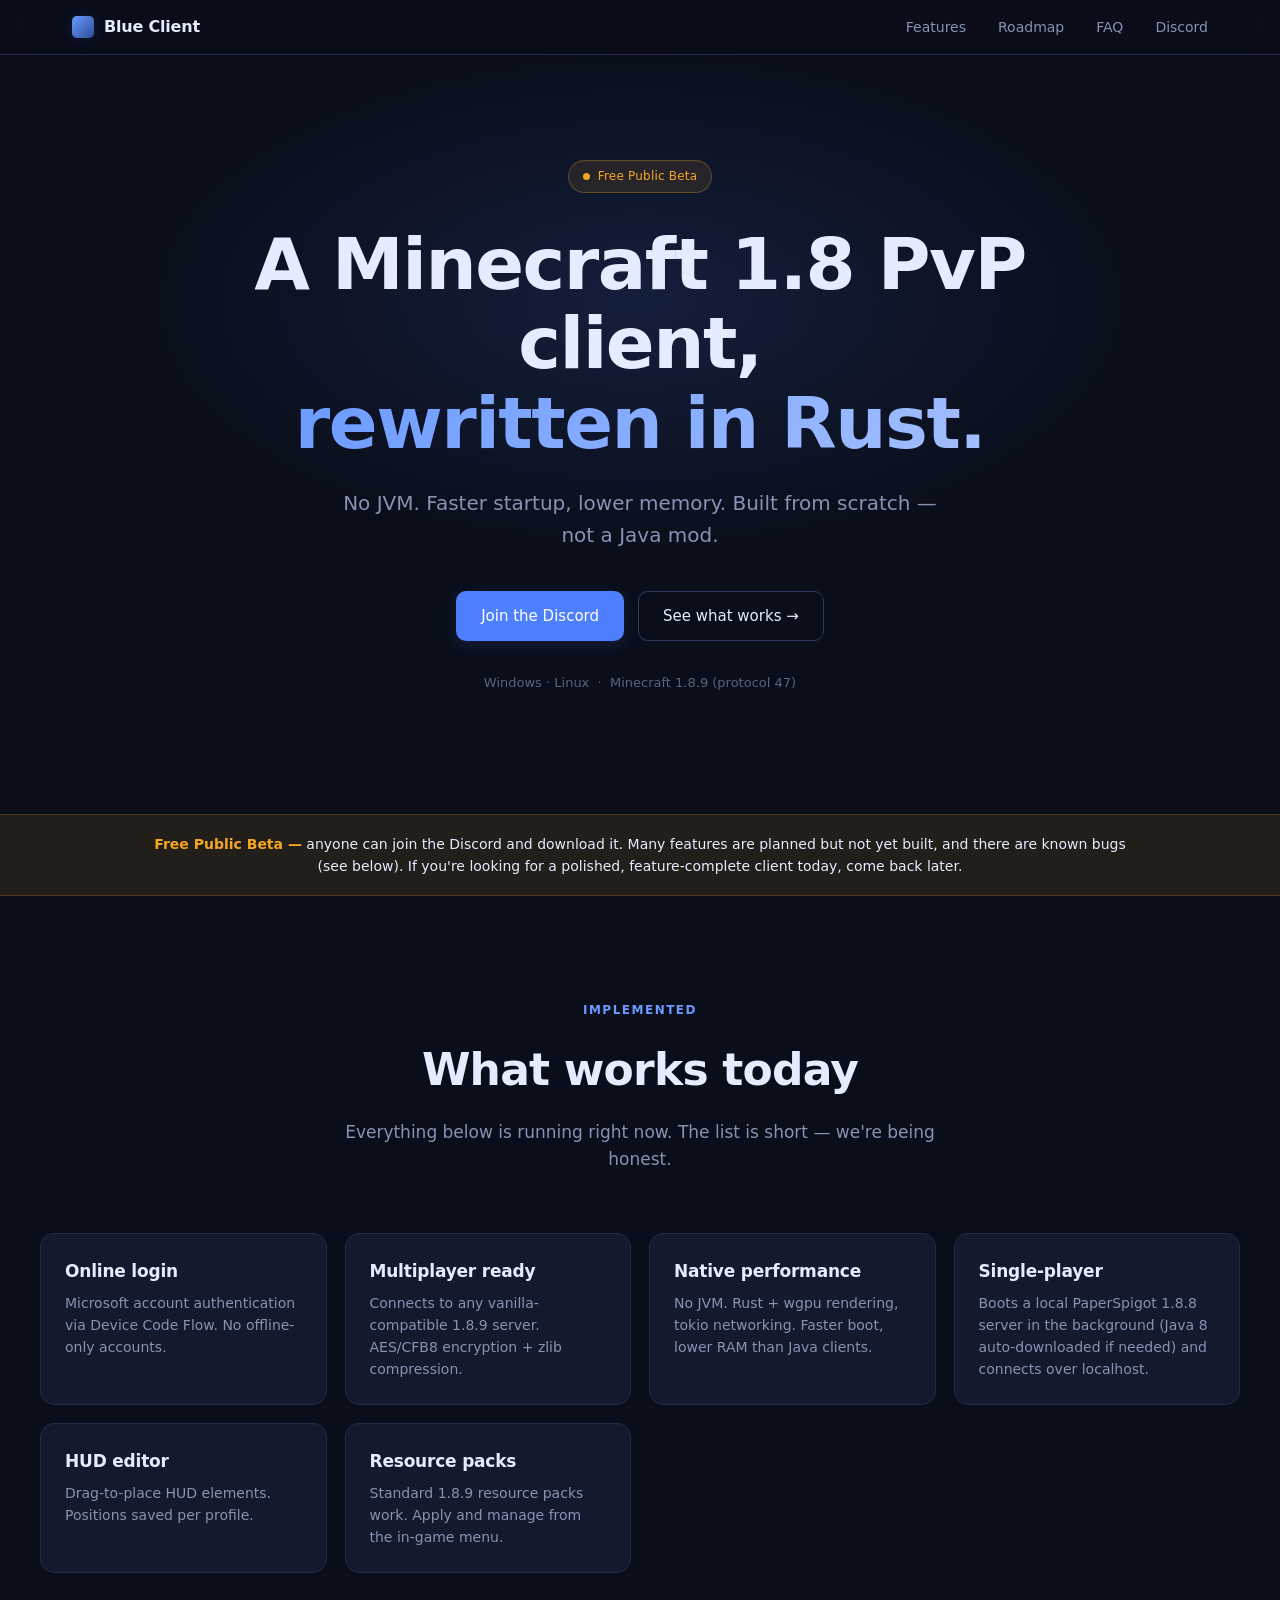
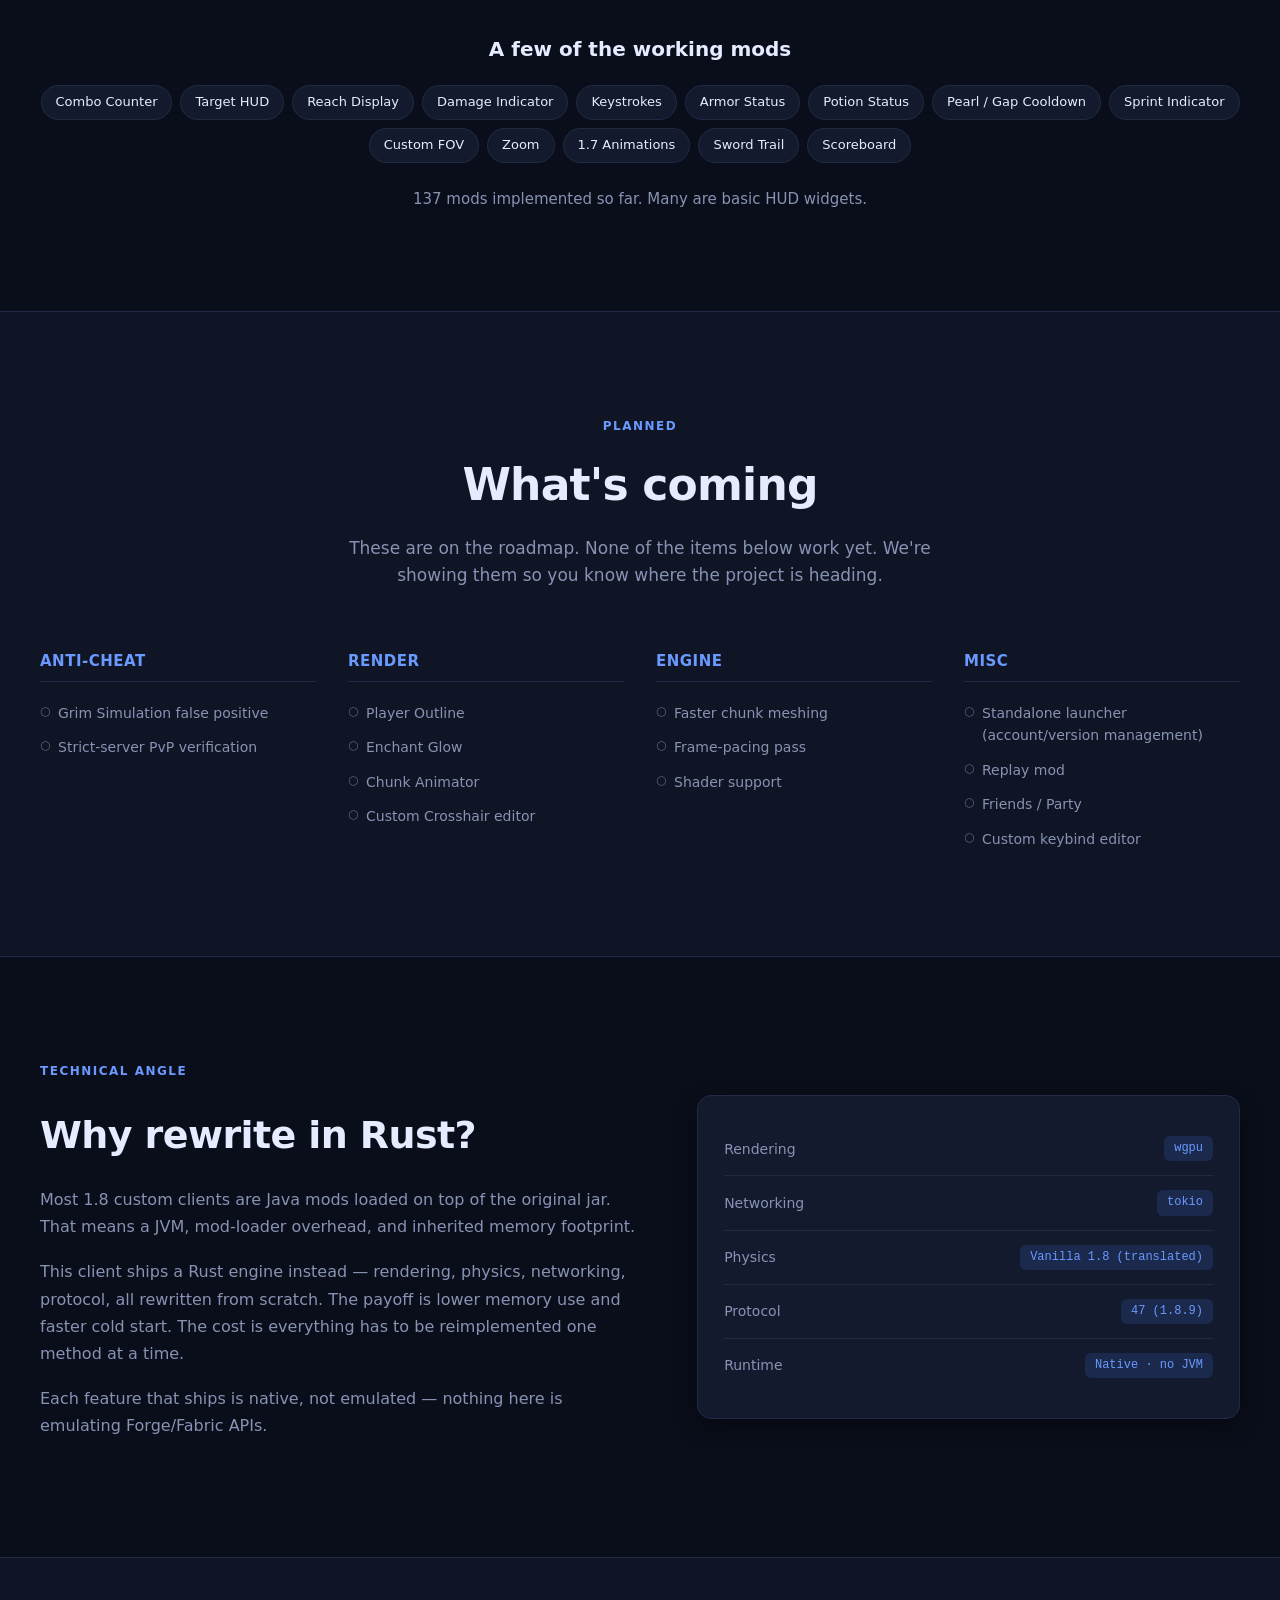
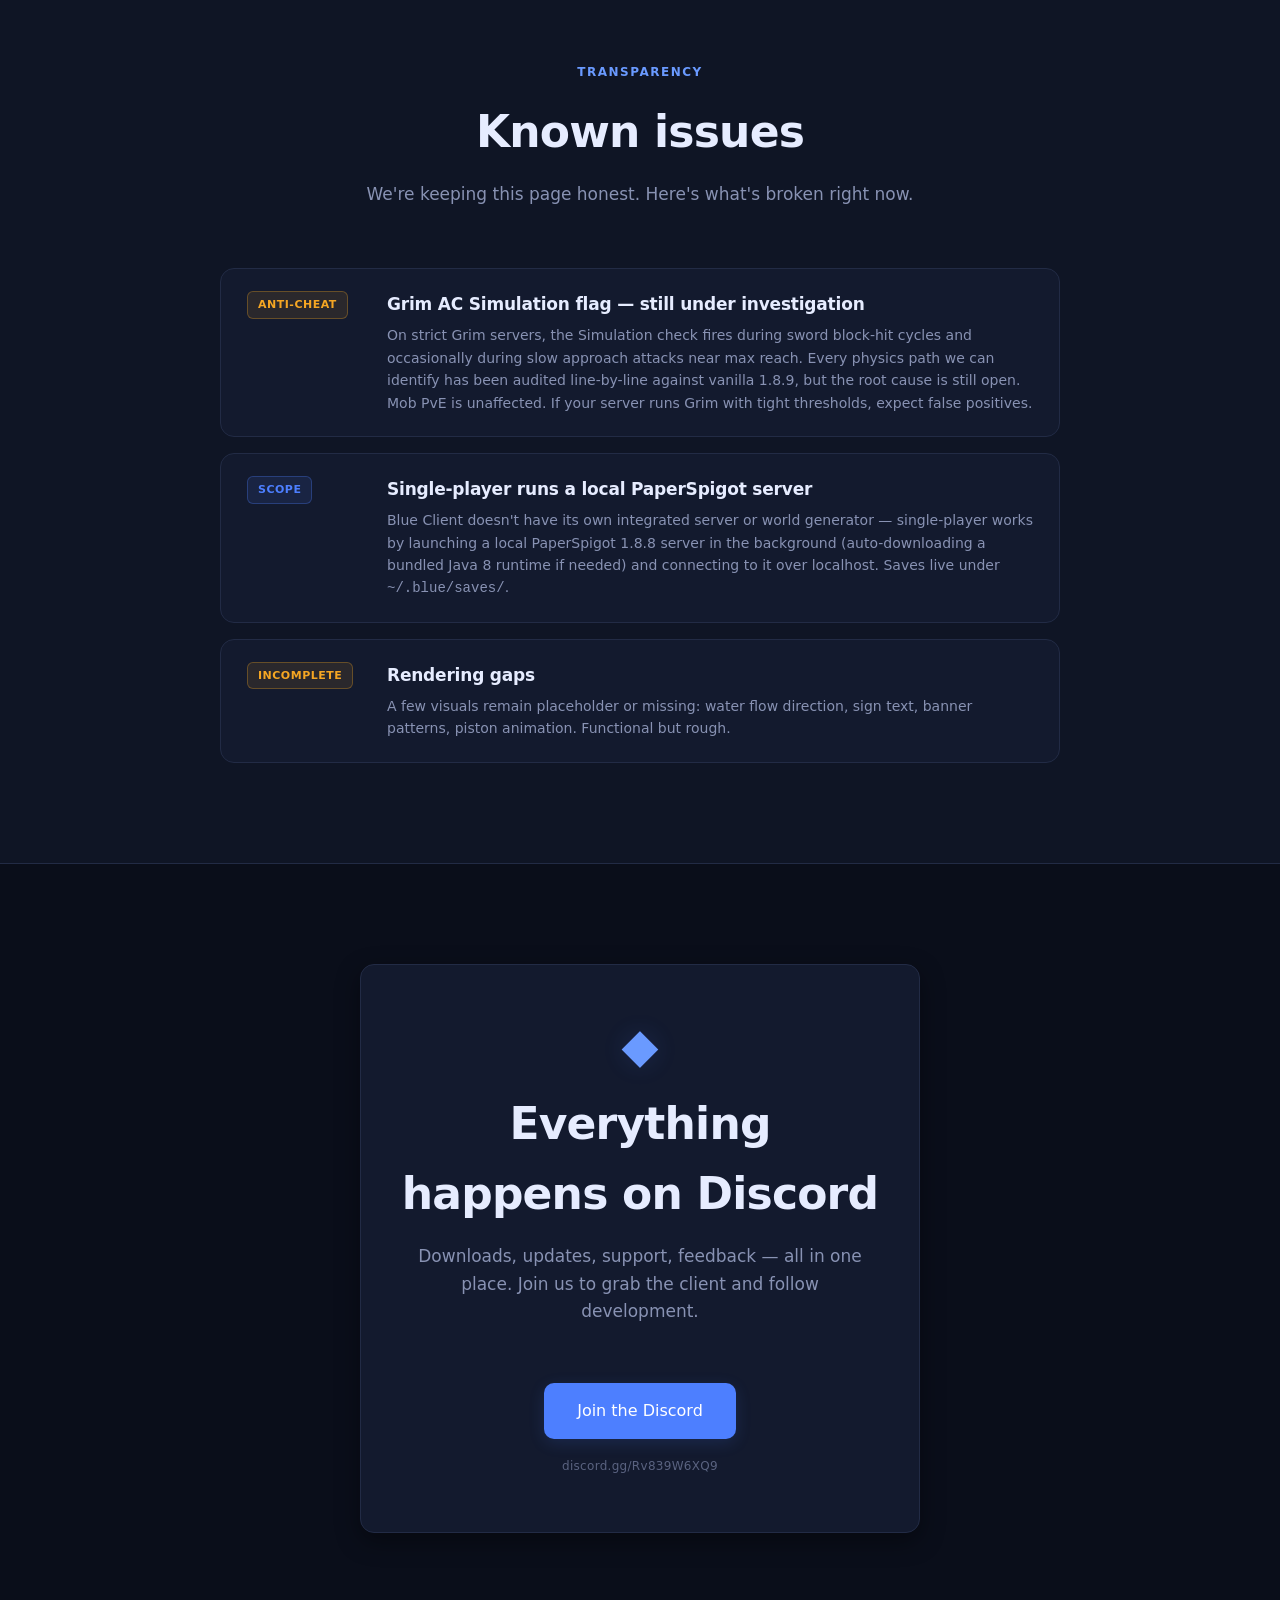
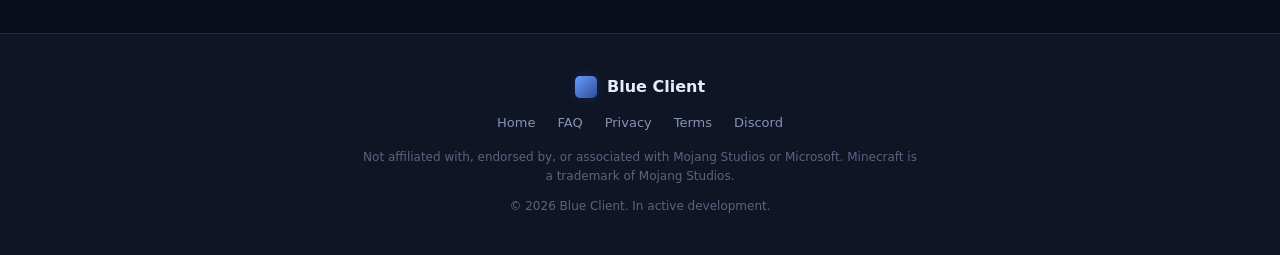
==== commit 96c6835b: "Add files via upload" ====
--- a/index.html
+++ b/index.html
@@ -3,7 +3,7 @@
 <head>
 <meta charset="UTF-8" />
 <meta name="viewport" content="width=device-width, initial-scale=1.0" />
-<meta name="description" content="Blue Client — a Minecraft 1.8.9 PvP client written in Rust. Early development." />
+<meta name="description" content="Blue Client — a Minecraft 1.8.9 PvP client written in Rust. Free public beta." />
 <title>Blue Client — Minecraft 1.8.9 PvP client in Rust</title>
 <link rel="stylesheet" href="style.css" />
 </head>
@@ -28,7 +28,7 @@
   <div class="hero-inner">
     <div class="badge">
       <span class="badge-dot"></span>
-      Private Beta · Invite only
+      Free Public Beta
     </div>
     <h1 class="hero-title">
       A Minecraft 1.8 PvP client,<br/>
@@ -42,7 +42,7 @@
       <a href="#features" class="btn btn-ghost">See what works →</a>
     </div>
     <p class="hero-note">
-      Windows · macOS · Linux &nbsp;·&nbsp; Minecraft 1.8.9 (protocol 47) &nbsp;·&nbsp; Multiplayer only
+      Windows · Linux &nbsp;·&nbsp; Minecraft 1.8.9 (protocol 47)
     </p>
   </div>
   <div class="hero-bg"></div>
@@ -50,7 +50,7 @@
 
 <section class="status-banner">
   <div class="status-inner">
-    <strong>Private Beta —</strong> this client is in closed testing. Access is invite-only while we stabilize the core. Many features are planned but not yet built. If you're looking for a polished, feature-complete client today, come back later.
+    <strong>Free Public Beta —</strong> anyone can join the Discord and download it. Many features are planned but not yet built, and there are known bugs (see below). If you're looking for a polished, feature-complete client today, come back later.
   </div>
 </section>
 
@@ -78,8 +78,8 @@
         <p>No JVM. Rust + wgpu rendering, tokio networking. Faster boot, lower RAM than Java clients.</p>
       </div>
       <div class="feature-card">
-        <h3>Custom launcher</h3>
-        <p>Tauri-based cross-platform launcher. Account management and version selection.</p>
+        <h3>Single-player</h3>
+        <p>Boots a local PaperSpigot 1.8.8 server in the background (Java 8 auto-downloaded if needed) and connects over localhost.</p>
       </div>
       <div class="feature-card">
         <h3>HUD editor</h3>
@@ -109,7 +109,7 @@
       <span class="chip">Scoreboard</span>
     </div>
     <p class="progress-note">
-      ~120 of ~150 planned mods. Many are basic HUD widgets.
+      137 mods implemented so far. Many are basic HUD widgets.
     </p>
   </div>
 </section>
@@ -152,6 +152,7 @@
       <div class="roadmap-col">
         <h3>Misc</h3>
         <ul>
+          <li>Standalone launcher (account/version management)</li>
           <li>Replay mod</li>
           <li>Friends / Party</li>
           <li>Custom keybind editor</li>
@@ -177,7 +178,7 @@
           is everything has to be reimplemented one method at a time.
         </p>
         <p>
-          That's why the beta is closed. Each feature that ships is native, not emulated.
+          Each feature that ships is native, not emulated — nothing here is emulating Forge/Fabric APIs.
         </p>
       </div>
       <div class="split-visual">
@@ -185,7 +186,6 @@
           <div class="tech-row"><span>Rendering</span><span class="tech-tag">wgpu</span></div>
           <div class="tech-row"><span>Networking</span><span class="tech-tag">tokio</span></div>
           <div class="tech-row"><span>Physics</span><span class="tech-tag">Vanilla 1.8 (translated)</span></div>
-          <div class="tech-row"><span>Launcher</span><span class="tech-tag">Tauri</span></div>
           <div class="tech-row"><span>Protocol</span><span class="tech-tag">47 (1.8.9)</span></div>
           <div class="tech-row"><span>Runtime</span><span class="tech-tag">Native · no JVM</span></div>
         </div>
@@ -222,10 +222,12 @@
       <div class="issue">
         <div class="issue-tag issue-tag-info">Scope</div>
         <div>
-          <h4>Multiplayer only</h4>
+          <h4>Single-player runs a local PaperSpigot server</h4>
           <p>
-            No world generation, no integrated server, no save files. The client is aimed at
-            servers — single-player support is a possible future direction, not a near-term goal.
+            Blue Client doesn't have its own integrated server or world generator — single-player
+            works by launching a local PaperSpigot 1.8.8 server in the background (auto-downloading
+            a bundled Java 8 runtime if needed) and connecting to it over localhost. Saves live
+            under <code>~/.blue/saves/</code>.
           </p>
         </div>
       </div>
@@ -236,7 +238,7 @@
           <h4>Rendering gaps</h4>
           <p>
             A few visuals remain placeholder or missing: water flow direction, sign text,
-            banner patterns, piston animation, a handful of entity models. Functional but rough.
+            banner patterns, piston animation. Functional but rough.
           </p>
         </div>
       </div>
@@ -251,8 +253,8 @@
       <div class="cta-single-icon">◆</div>
       <h2>Everything happens on Discord</h2>
       <p class="cta-sub">
-        Beta invites, builds, updates, support, feedback — all in one place.
-        Join us to request access and follow development.
+        Downloads, updates, support, feedback — all in one place.
+        Join us to grab the client and follow development.
       </p>
       <a href="https://discord.gg/Rv839W6XQ9" target="_blank" rel="noopener" class="btn btn-primary btn-lg">Join the Discord</a>
       <p class="cta-hint">discord.gg/Rv839W6XQ9</p>
